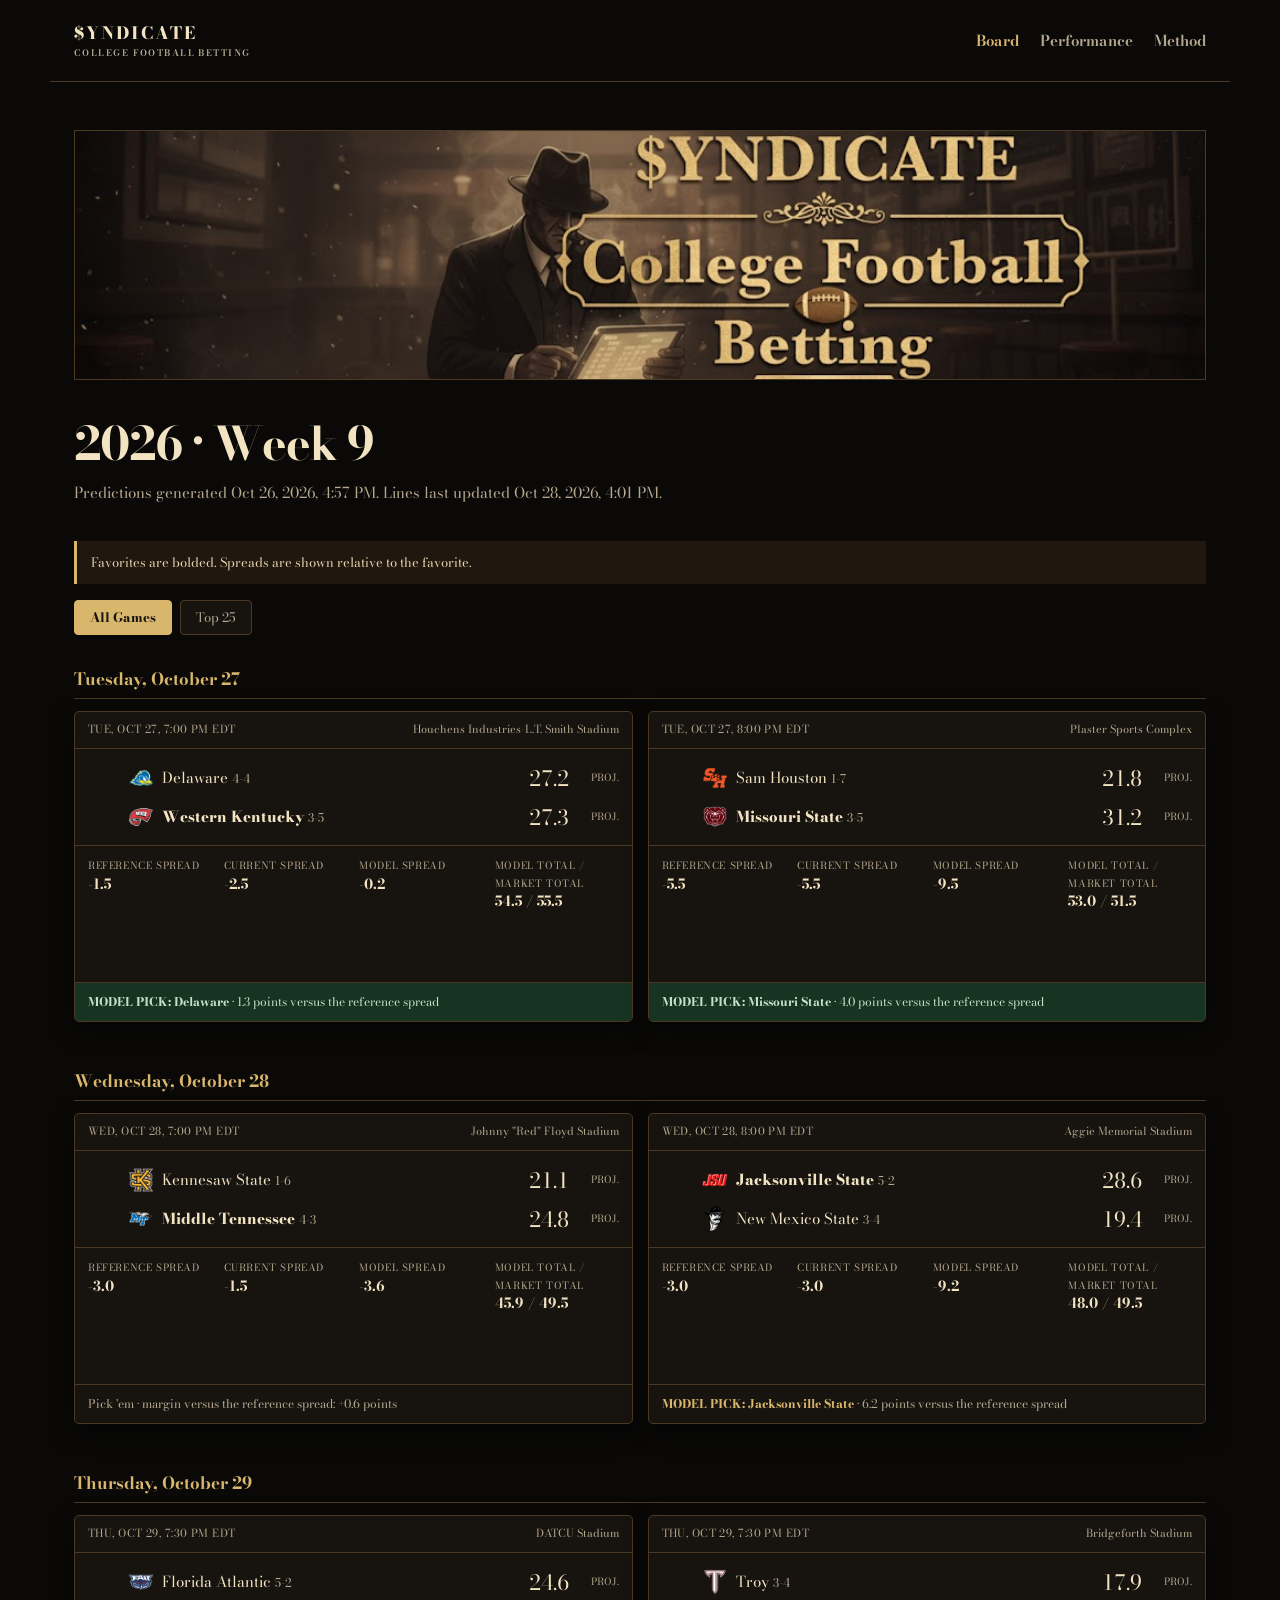
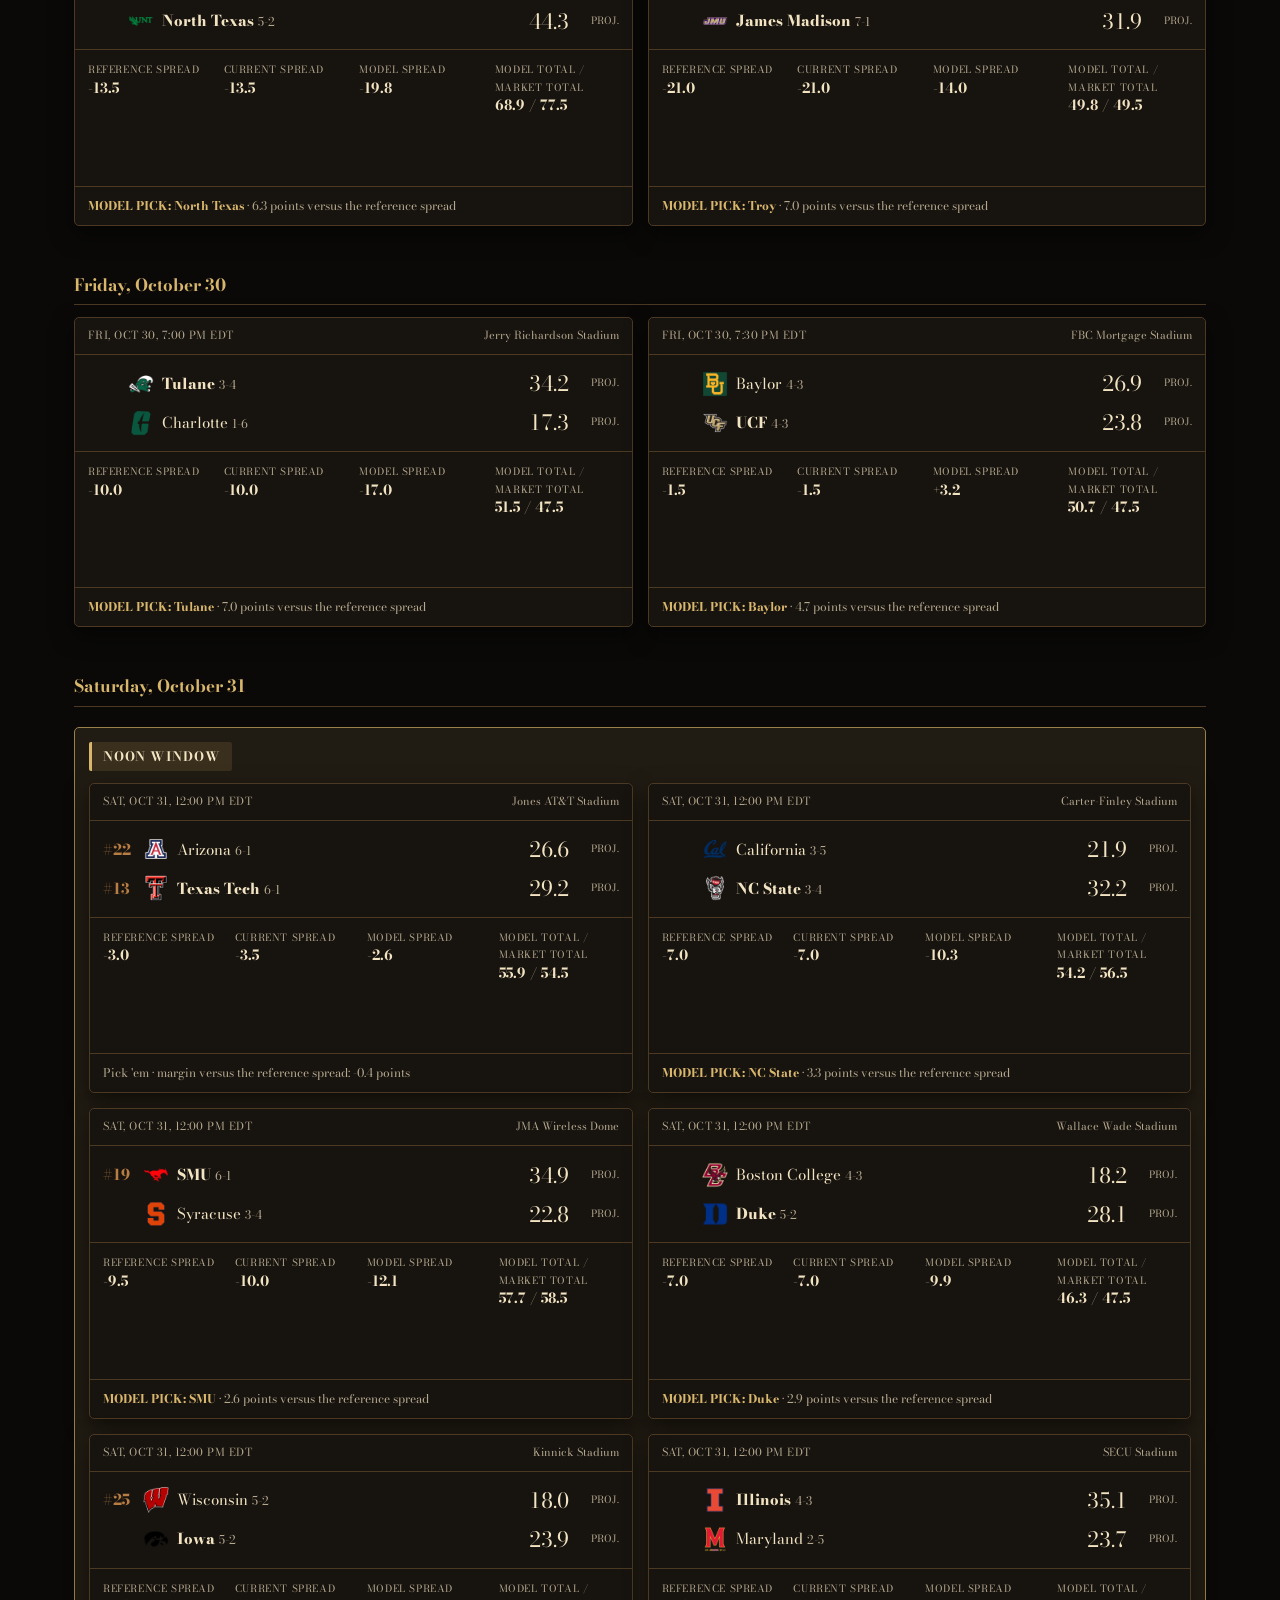
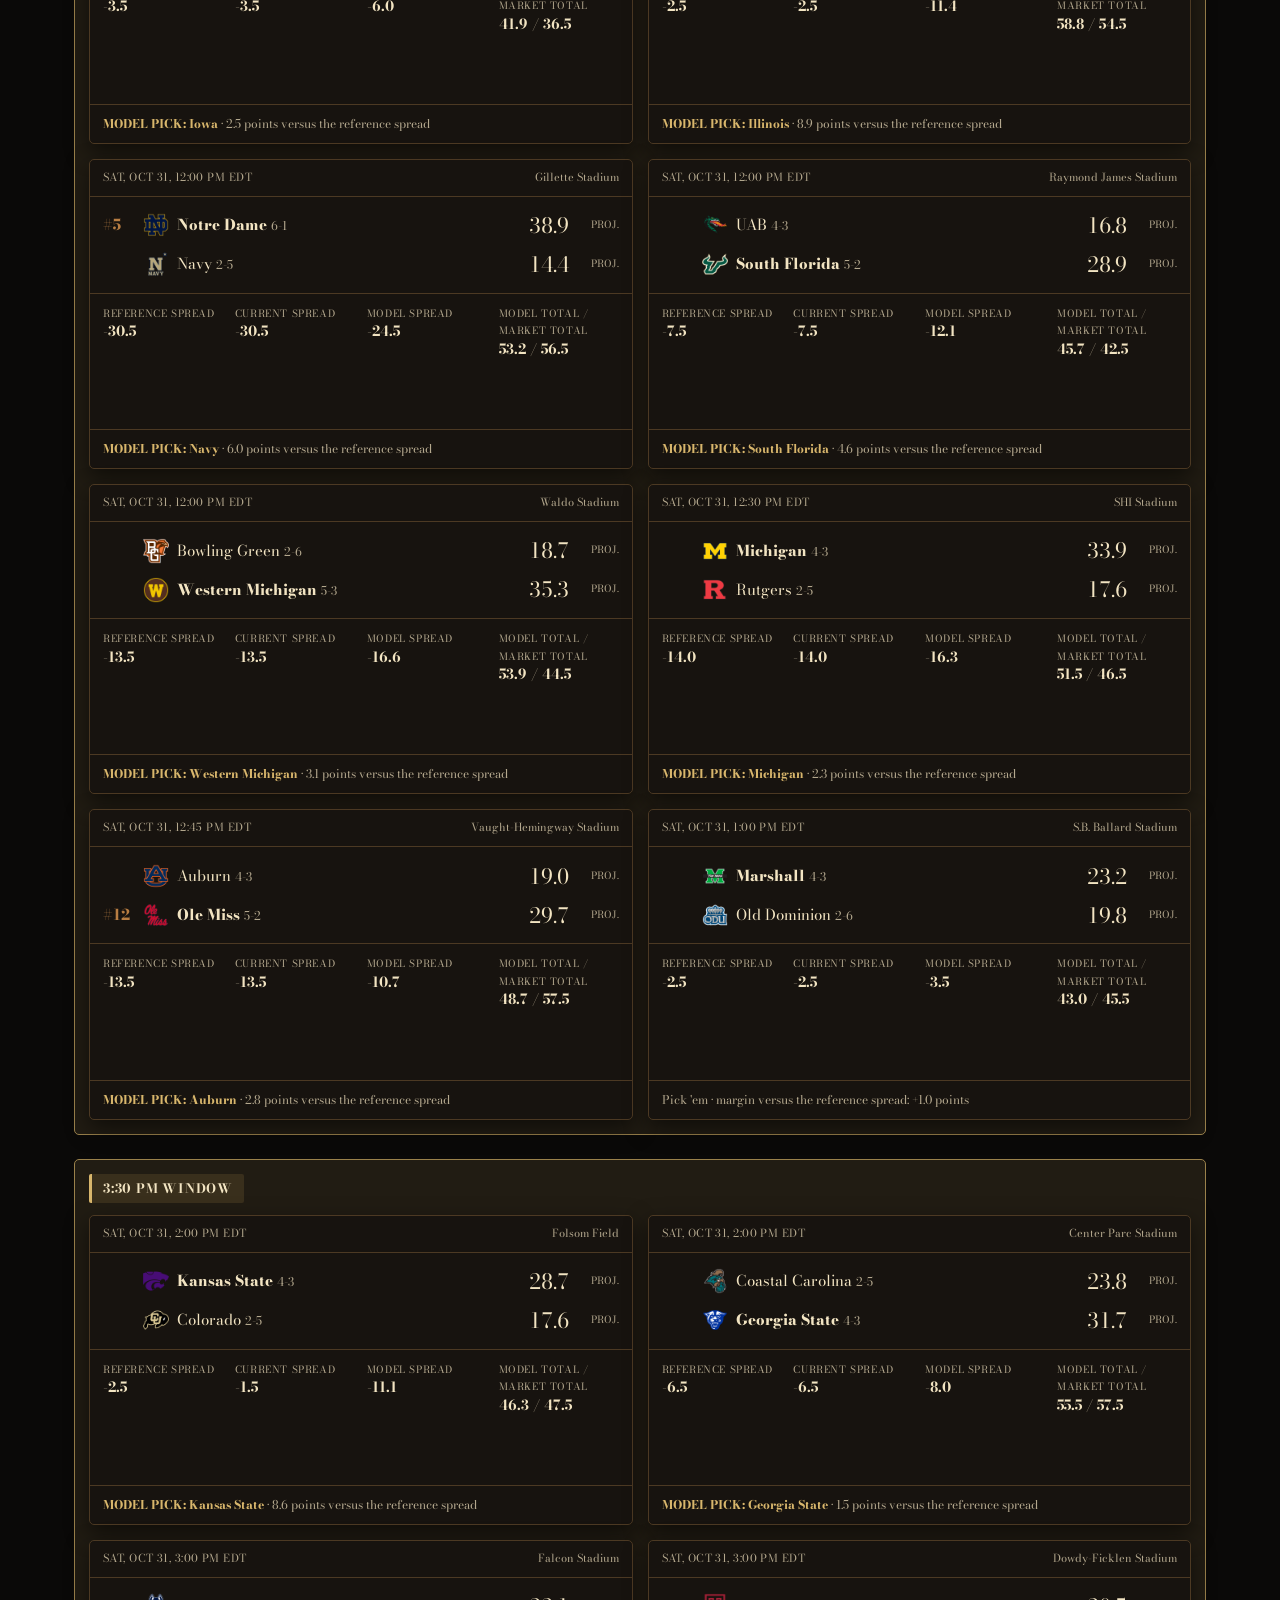
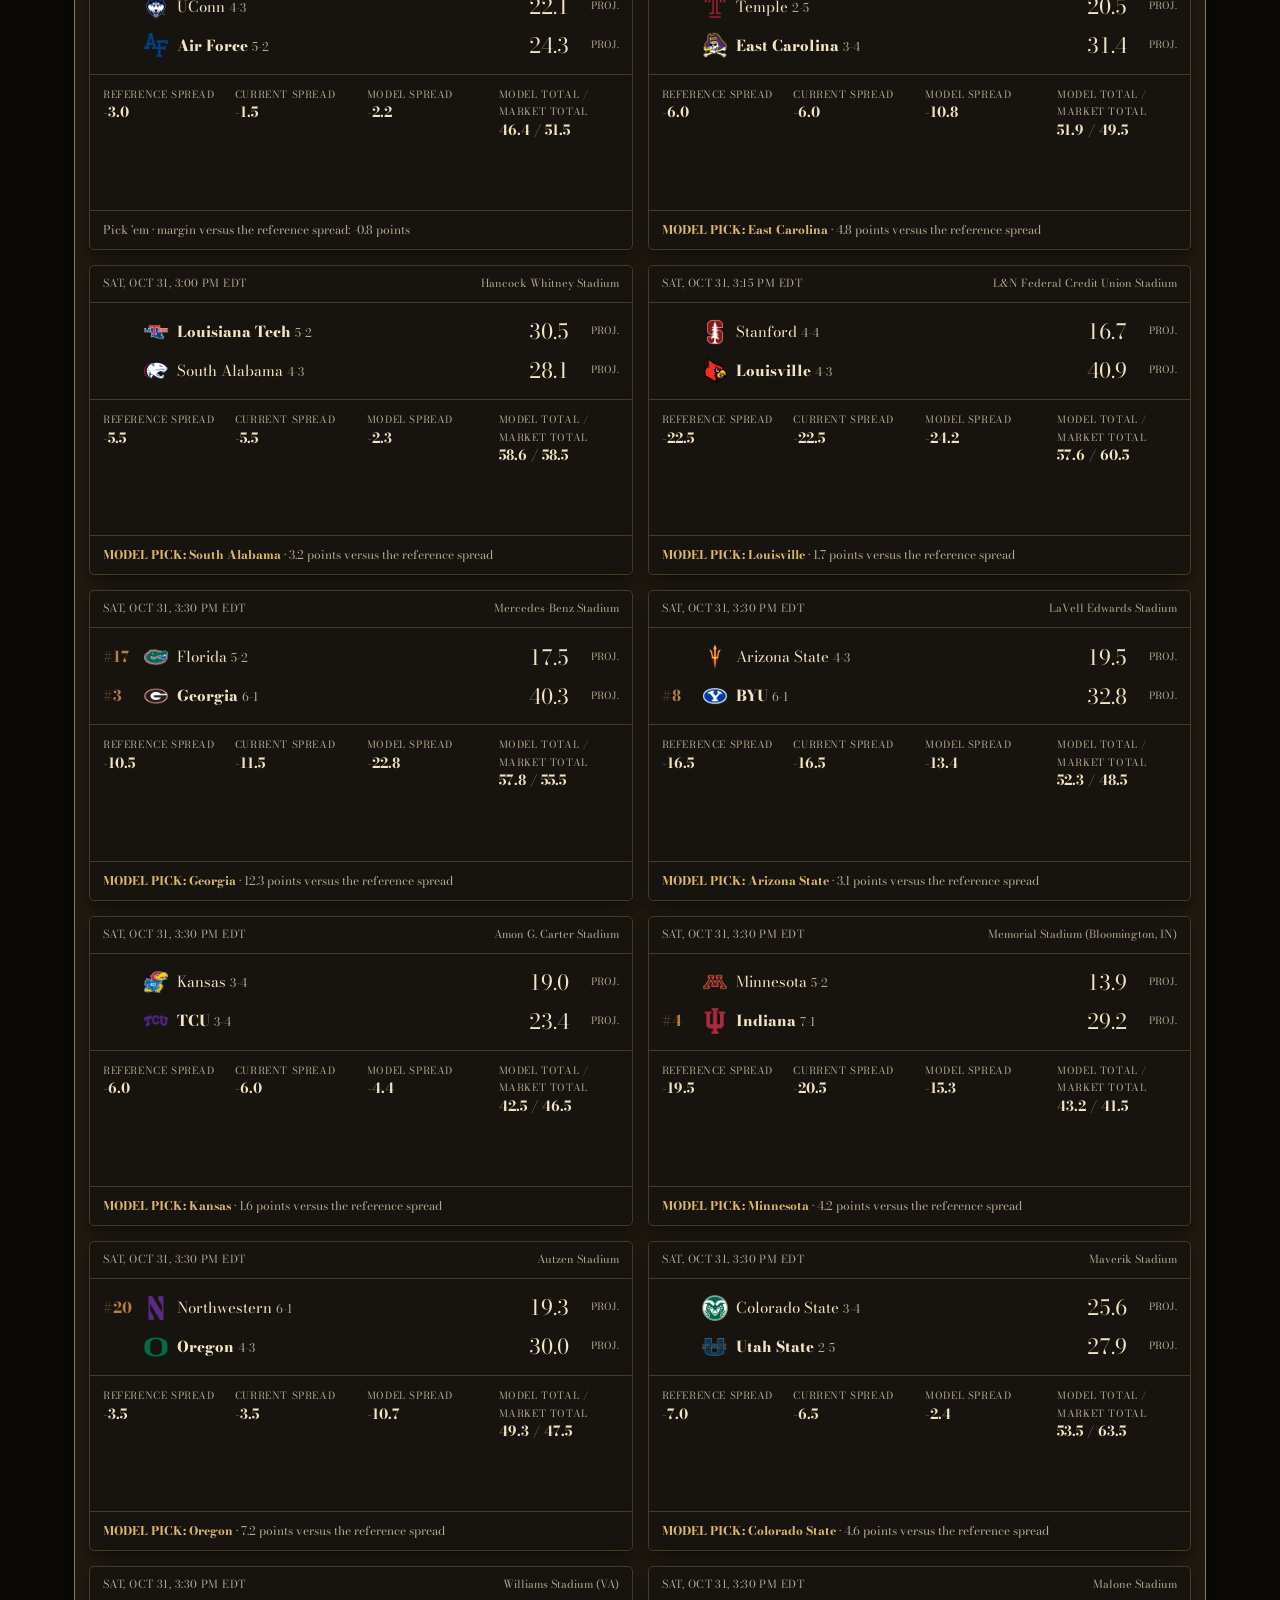
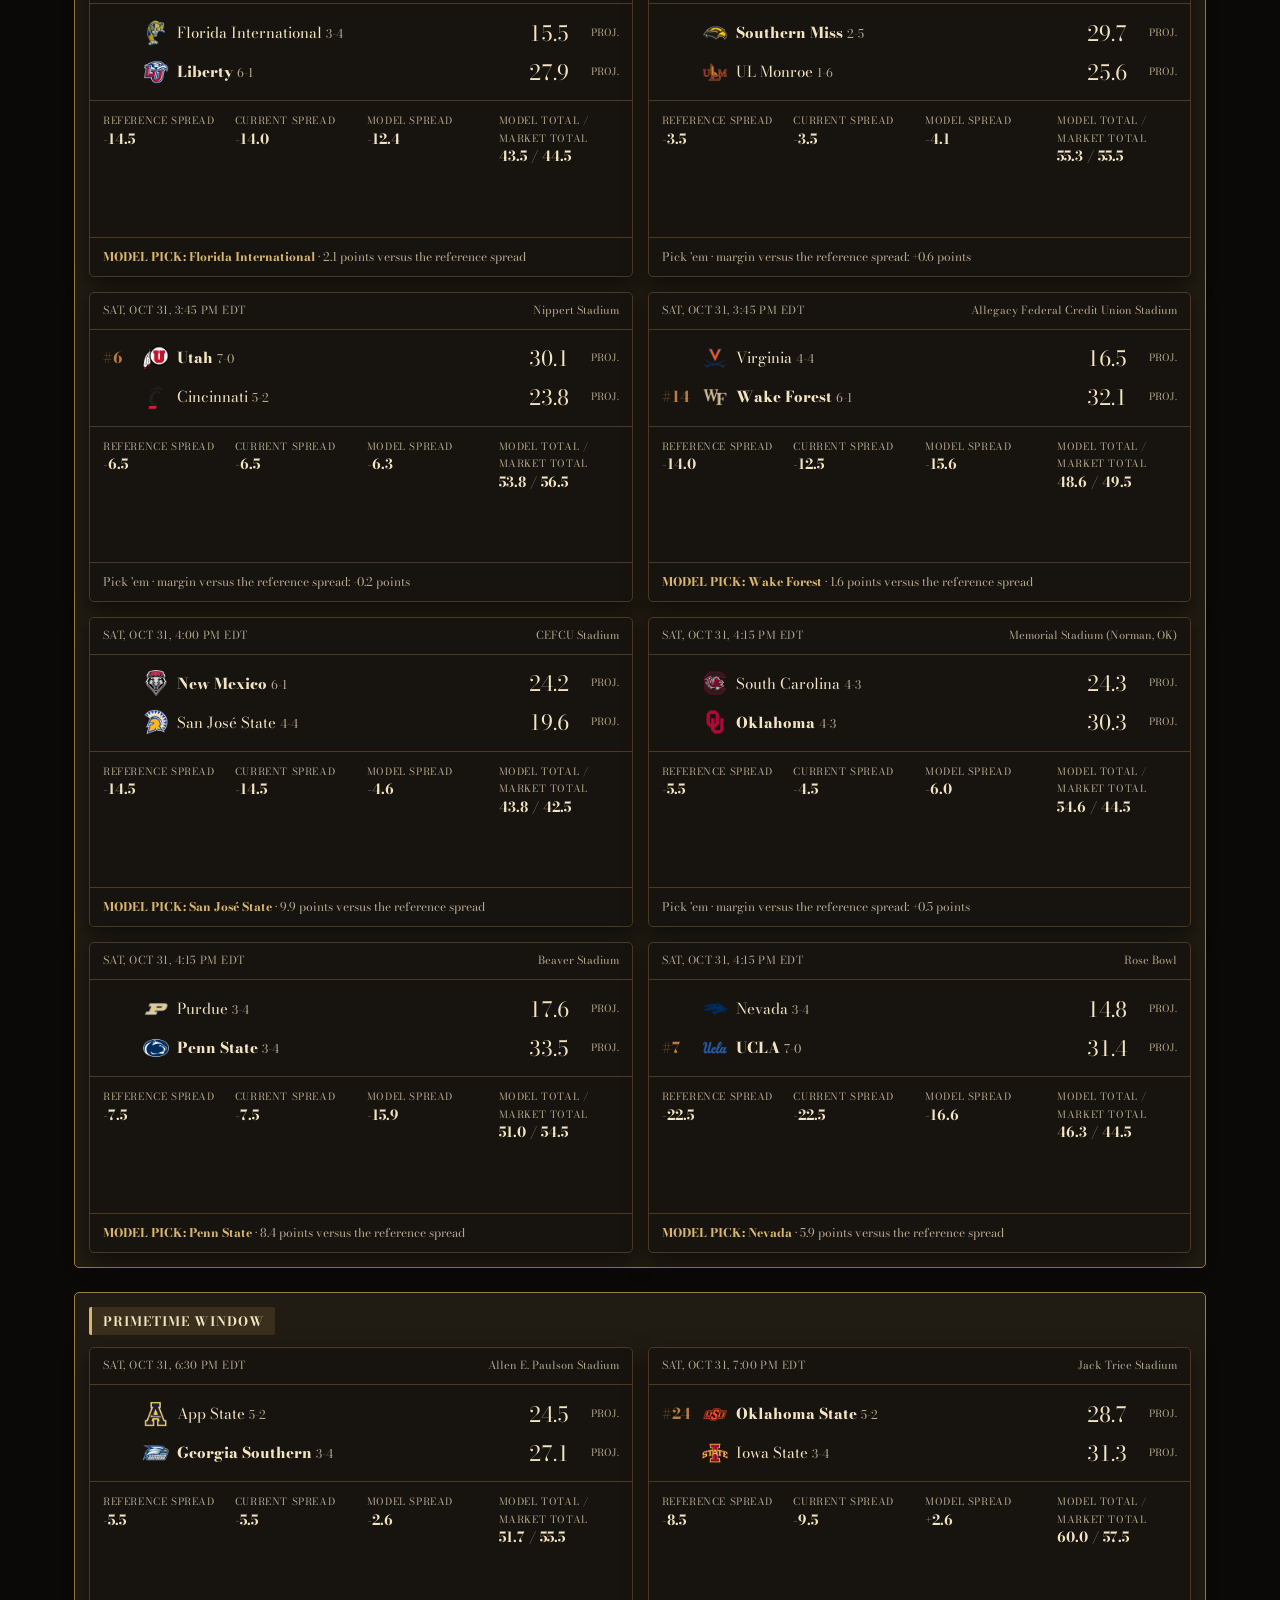
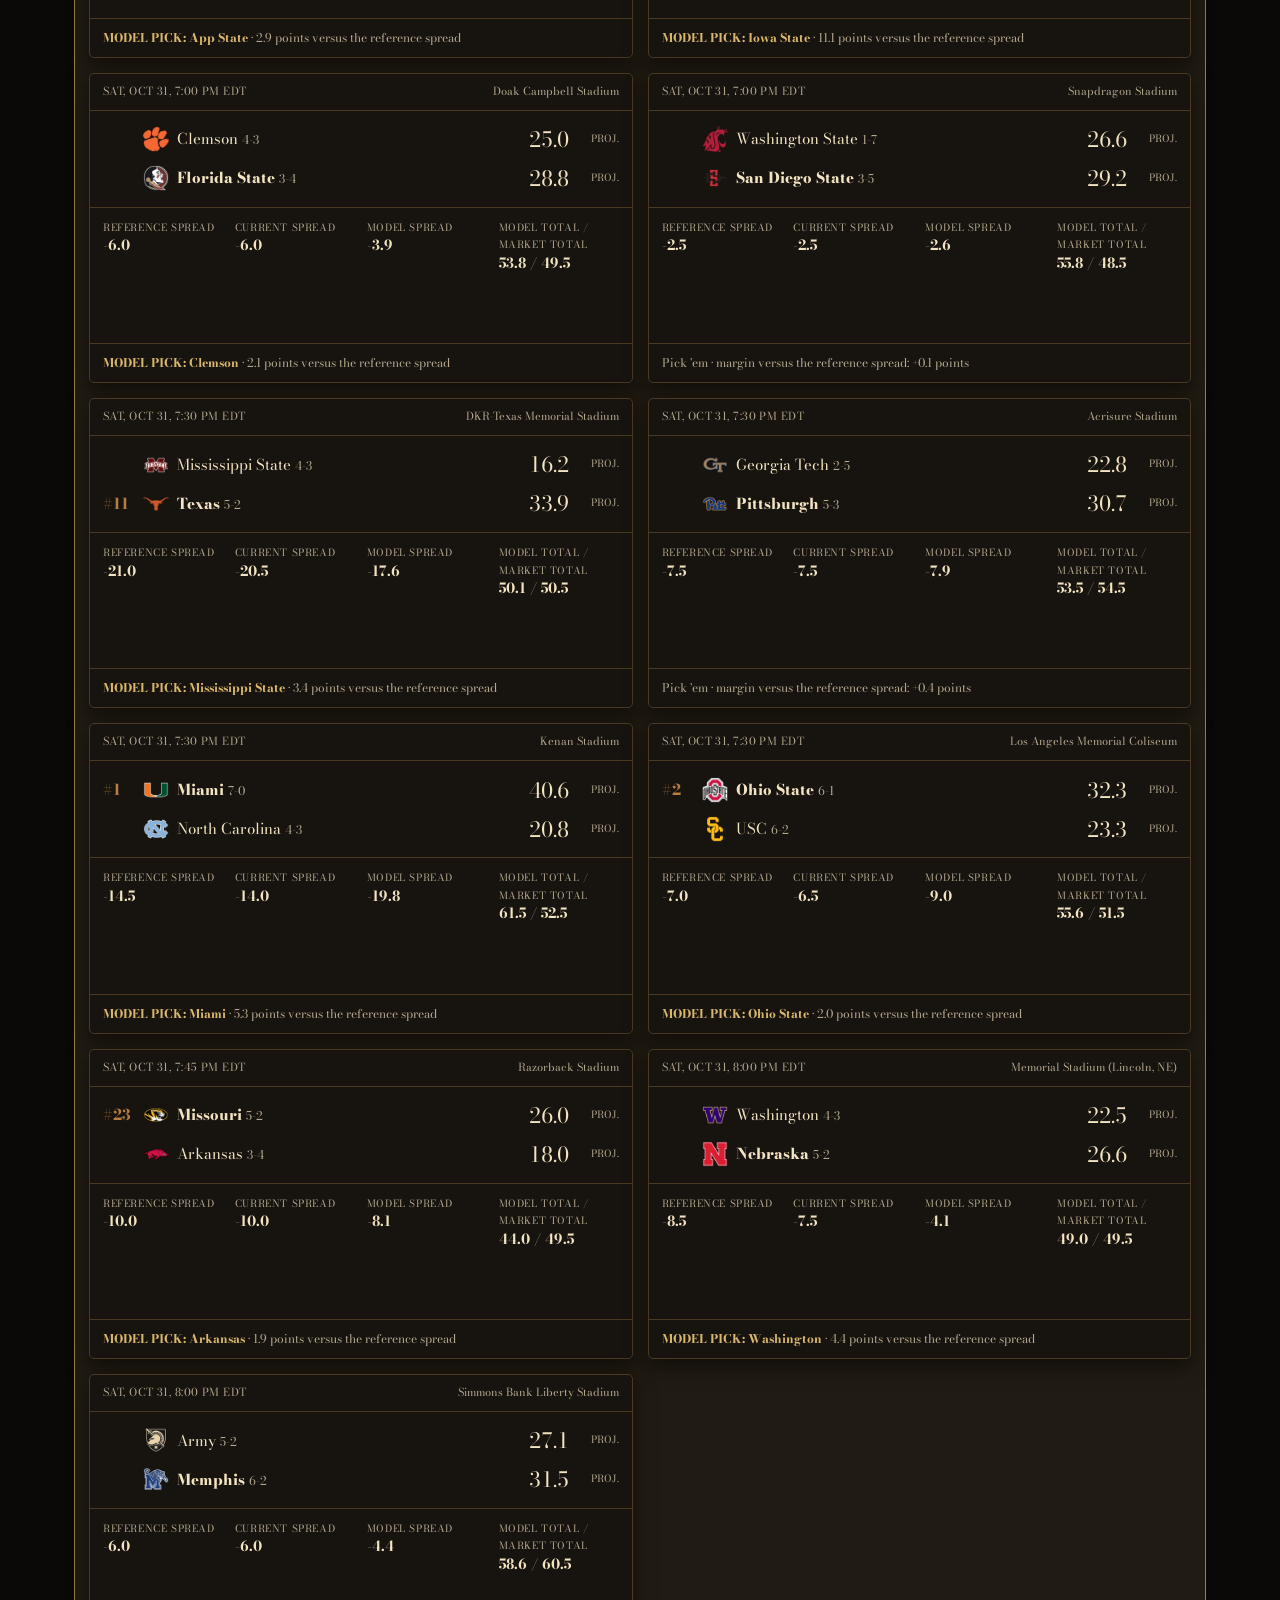
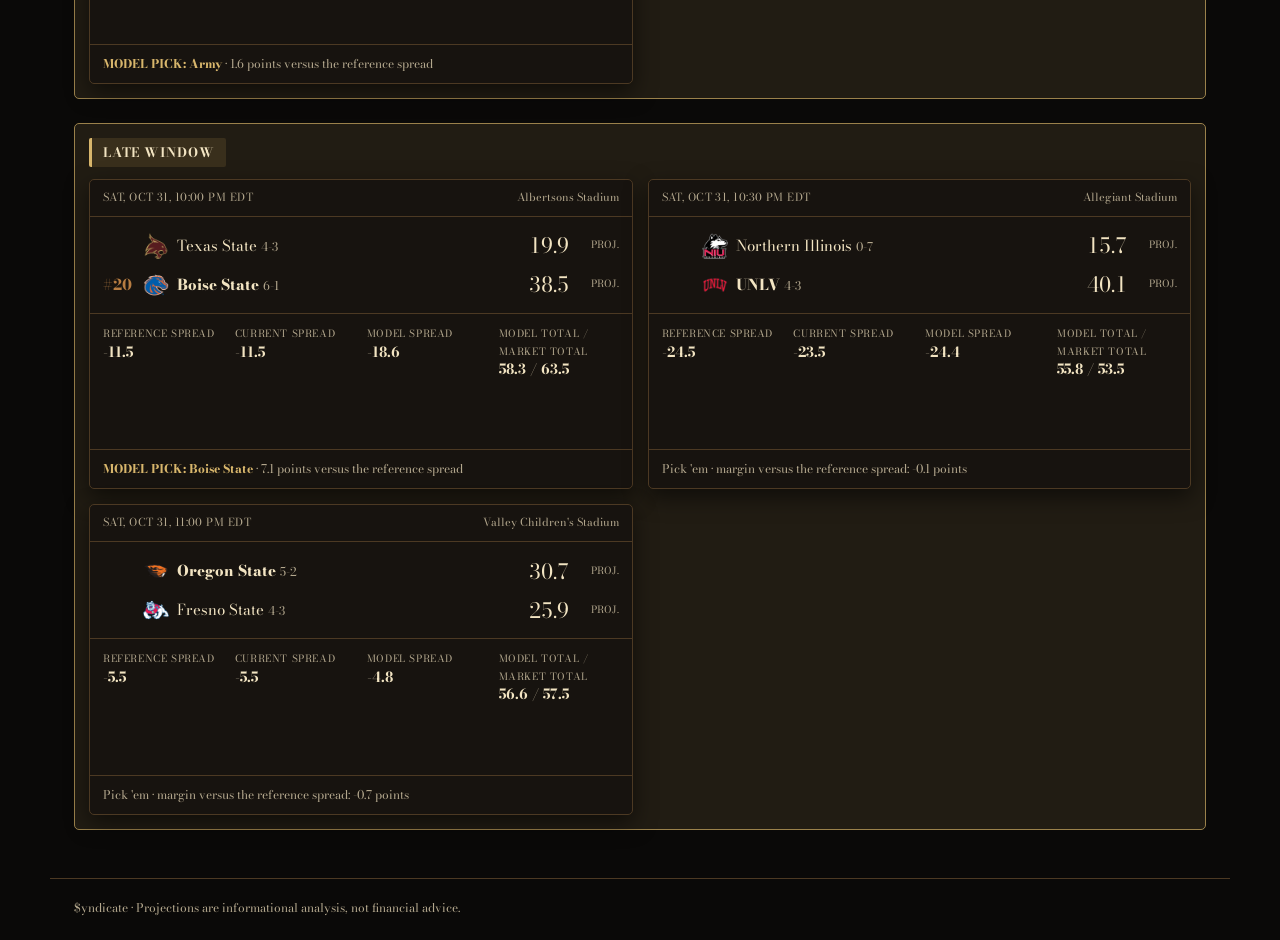
==== public/index.html @ 3f13e7d0 "feat: add board filters and straight-up performance Co-authored-by: Copilot <223556219+Copilot@users" ====
<!doctype html>
<html lang="en">
<head>
  <meta charset="utf-8">
  <meta name="viewport" content="width=device-width,initial-scale=1">
  <meta name="description" content="$yndicate college football projections and betting lines.">
  <title>$yndicate | College Football Betting</title>
  <link rel="preconnect" href="https://fonts.googleapis.com">
  <link rel="preconnect" href="https://fonts.gstatic.com" crossorigin>
  <link href="https://fonts.googleapis.com/css2?family=Bodoni+Moda:wght@400;700&display=swap" rel="stylesheet">
  <link rel="stylesheet" href="assets/site.css?v=final-board-controls">
</head>
<body>
  <header class="shell masthead">
    <a class="brand" href="#board"><span>$YNDICATE<small>COLLEGE FOOTBALL BETTING</small></span></a>
    <nav aria-label="Primary">
      <a href="#board" data-view="board">Board</a>
      <a href="#performance" data-view="performance">Performance</a>
      <a href="#method" data-view="method">Method</a>
    </nav>
  </header>

  <main class="shell">
    <section id="board" class="view">
      <img class="brand-banner" src="assets/syndicate-banner.jpeg" alt="$yndicate College Football Betting">
      <div class="page-heading">
        <div><h1 id="board-title">Game board</h1><p id="generated-at">Loading projections…</p></div>
      </div>
      <div class="notice">Favorites are bolded. Spreads are shown relative to the favorite.</div>
      <div class="board-filters" role="group" aria-label="Filter games">
        <button type="button" class="board-filter active" data-filter="all" aria-pressed="true">All Games</button>
        <button type="button" class="board-filter" data-filter="top25" aria-pressed="false">Top 25</button>
      </div>
      <div id="game-board" class="game-board" aria-live="polite"></div>
    </section>

    <section id="performance" class="view hidden">
      <div class="eyebrow">WEEKLY PERFORMANCE</div>
      <h1>Performance</h1>
      <p class="performance-intro">Weekly results for model picks, starting in Week 9.</p>
      <div id="performance-content" aria-live="polite"></div>
    </section>

    <section id="method" class="view hidden">
      <div class="eyebrow">TRANSPARENCY</div>
      <h1>Methodology</h1>
      <div class="method-grid">
        <article><h2>Score-first</h2><p>The system predicts each team’s final score. Projected spread and total are calculated from these scores.</p></article>
        <article><h2>Pre-kickoff only</h2><p>Inputs use earlier game results, point-in-time opponent-adjusted ratings, preseason Elo, talent, recruiting, rest, week, neutral-site status, and other metrics to predict scores.</p></article>
        <article><h2>Market firewall</h2><p>Betting lines are retrieved after predictions are created and displayed for comparison only. They never enter model fitting or score prediction, allowing our predictions to cut through the betting hype.</p></article>
        <article><h2>Walk-forward evaluation</h2><p>Each season is predicted by a model trained only on preceding seasons.</p></article>
      </div>
    </section>
  </main>

  <footer class="shell">$yndicate · Projections are informational analysis, not financial advice.</footer>
  <template id="game-template">
    <article class="game-card">
      <header class="game-meta"><span class="kickoff"></span><span class="venue"></span></header>
      <div class="teams"></div>
      <div class="market-row"></div>
      <footer class="card-foot"></footer>
    </article>
  </template>
  <script src="assets/app.js?v=final-board-controls"></script>
</body>
</html>
---- public/assets/site.css ----
:root {
  --ink:#f2e4c2; --muted:#b4a88e; --paper:#0a0908; --panel:#17130f;
  --edge:#4c3923; --teal:#d8b66c; --amber:#b77d42; --red:#ec6a5e;
}
* { box-sizing:border-box; }
body { margin:0; background:var(--paper); color:var(--ink); font:15px/1.45 "Bodoni Moda", Georgia, serif; }
.shell { max-width:1180px; margin:auto; padding-left:24px; padding-right:24px; }
.masthead { min-height:82px; display:flex; align-items:center; justify-content:space-between; border-bottom:1px solid var(--edge); }
.brand { display:flex; align-items:center; gap:12px; color:var(--ink); font-size:17px; letter-spacing:.12em; font-weight:800; text-decoration:none; }
.brand-logo { width:58px; height:58px; object-fit:contain; }
.brand small { display:block; color:var(--muted); margin-top:2px; font-size:9px; letter-spacing:.16em; font-weight:650; }
nav { display:flex; gap:21px; } nav a { color:var(--muted); text-decoration:none; font-weight:650; } nav a:hover, nav a.active { color:var(--teal); }
main { padding-top:48px; min-height:calc(100vh - 130px); } .eyebrow { color:var(--teal); font-size:11px; letter-spacing:.16em; font-weight:800; }
.brand-banner { display:block; width:100%; max-height:250px; object-fit:cover; margin:0 0 30px; border:1px solid var(--edge); }
h1 { font-size:clamp(30px,4vw,46px); letter-spacing:-.035em; line-height:1.05; margin:9px 0; } h2 { margin-top:0; font-size:20px; } p { color:var(--muted); }
.page-heading { display:flex; align-items:end; justify-content:space-between; gap:20px; margin-bottom:22px; }
.legend { color:var(--muted); font-size:12px; white-space:nowrap; }.dot { display:inline-block; width:8px; height:8px; border-radius:50%; margin:0 5px 1px 12px; }.dot:first-child{margin-left:0}.teal{background:var(--teal)}.amber{background:var(--amber)}
.notice { background:#20180f; border-left:3px solid var(--teal); color:#e3d1ac; padding:12px 14px; font-size:13px; margin:18px 0 28px; }
.board-filters { display:flex; gap:8px; margin:-12px 0 24px; }.board-filter { padding:7px 15px; color:var(--muted); background:#17130f; border:1px solid var(--edge); border-radius:4px; font:inherit; font-size:13px; cursor:pointer; }.board-filter:hover { border-color:var(--teal); color:var(--ink); }.board-filter.active { color:#17130f; background:var(--teal); border-color:var(--teal); font-weight:750; }.top25-empty { grid-column:1/-1; color:var(--muted); }
.game-board { display:grid; grid-template-columns:repeat(2,minmax(0,1fr)); gap:15px; }
.game-day { grid-column:1/-1; margin-bottom:24px; }.game-day-heading { margin:8px 0 12px; padding-bottom:7px; color:var(--teal); border-bottom:1px solid var(--edge); font-size:17px; }.game-window { margin:20px 0 24px; padding:14px; background:#211c13; border:1px solid #9a814b; border-radius:5px; }.game-window-heading { display:table; margin:0 0 12px; padding:5px 11px; color:var(--ink); background:#392f1c; border-left:3px solid var(--teal); border-radius:2px; font-size:13px; letter-spacing:.06em; text-transform:uppercase; }.game-day-games { display:grid; grid-template-columns:repeat(2,minmax(0,1fr)); gap:15px; }
.game-card { background:var(--panel); border:1px solid var(--edge); border-radius:5px; overflow:hidden; box-shadow:0 8px 22px #0008; }
.game-meta { min-height:37px; padding:10px 13px; display:flex; gap:11px; color:var(--muted); font-size:11px; border-bottom:1px solid var(--edge); text-transform:uppercase; letter-spacing:.04em; }
.game-meta .venue { margin-left:auto; text-align:right; text-transform:none; letter-spacing:0; }
.teams { padding:9px 13px; }.team { display:grid; grid-template-columns:32px 1fr 50px 42px; gap:8px; align-items:center; min-height:39px; }.rank { color:var(--amber); font-weight:750; }.team-info { display:flex; align-items:center; gap:8px; min-width:0; }.team-copy { min-width:0; }.team-logo { flex:none; width:26px; height:26px; object-fit:contain; }.record { color:var(--muted); font-size:12px; }.name { font-weight:400; }.team.favorite .name { font-weight:800; }.score { font-size:21px; text-align:right; font-variant-numeric:tabular-nums; }.score-label { color:var(--muted); font-size:10px; text-align:right; }
.market-row { border-top:1px solid var(--edge); display:grid; grid-template-columns:repeat(4,minmax(0,1fr)); padding:10px 13px; gap:12px; font-size:12px; }.market-row strong{display:block;color:var(--ink);font-size:14px}.market-row span{color:var(--muted);font-size:10px;text-transform:uppercase;letter-spacing:.06em}
.card-foot { padding:10px 13px; color:var(--muted); border-top:1px solid var(--edge); font-size:12px; min-height:39px; }.pick { color:var(--teal); font-weight:750; }.unavailable{color:var(--muted)}
.card-foot.outcome-win { background:#173322; color:#bfe2c9; }.card-foot.outcome-win .pick { color:#bfe2c9; }.card-foot.outcome-loss { background:#3a201e; color:#f0b9b3; }.card-foot.outcome-loss .pick { color:#f0b9b3; }
.performance-intro { margin-bottom:24px; }.performance-week { background:var(--panel); border:1px solid var(--edge); border-radius:5px; padding:20px; }.current-week { margin-bottom:18px; border-color:var(--teal); box-shadow:0 8px 22px #0005; }.past-weeks { display:grid; grid-template-columns:repeat(auto-fill,minmax(250px,1fr)); gap:12px; }.past-week { opacity:.62; }.performance-week-heading { display:flex; align-items:center; justify-content:space-between; gap:12px; }.performance-week-heading h2 { margin:0; }.current-label { color:var(--teal); font-size:10px; font-weight:800; letter-spacing:.1em; }.performance-metrics { display:grid; grid-template-columns:repeat(2,minmax(0,1fr)); gap:18px; margin-top:16px; }.performance-metric { display:grid; gap:3px; }.performance-metric span,.performance-metric small { color:var(--muted); font-size:11px; }.performance-metric strong { font-size:22px; }.performance-empty { background:var(--panel); border:1px solid var(--edge); padding:18px; }.performance-empty-message { margin-bottom:0; }
.method-grid { display:grid; grid-template-columns:repeat(2,minmax(0,1fr)); gap:16px; margin-top:27px; }.method-grid article, figure { background:var(--panel); border:1px solid var(--edge); padding:20px; margin:0; }.method-grid p { margin-bottom:0; }
.hidden { display:none; }.subhead{max-width:760px}.chart-grid {display:grid;grid-template-columns:repeat(2,minmax(0,1fr));gap:18px;margin:28px 0}.chart-grid figure{padding:12px}.chart-grid figure.wide{grid-column:1/-1}.chart-grid img{display:block;width:100%;height:auto;background:white}.chart-grid figcaption{padding:8px 3px 0;color:var(--muted);font-size:12px}.metric-strip{background:var(--panel);border:1px solid var(--edge);padding:15px;color:var(--muted)}.download-links a{color:var(--teal)}footer{border-top:1px solid var(--edge);color:var(--muted);font-size:12px;padding-top:20px;padding-bottom:24px;margin-top:60px}
@media(max-width:850px){.market-row{grid-template-columns:repeat(2,minmax(0,1fr))}}
@media(max-width:700px){.masthead{align-items:center;padding-top:12px;padding-bottom:12px;gap:12px}.brand{font-size:14px;gap:8px}.brand-logo{width:48px;height:48px}.brand small{font-size:8px}.brand-banner{max-height:150px;margin-bottom:22px}.game-board,.game-day-games,.method-grid,.chart-grid{grid-template-columns:1fr}.chart-grid figure.wide{grid-column:auto}.page-heading{align-items:flex-start;flex-direction:column}.game-meta{flex-wrap:wrap}.game-meta .venue{margin-left:0;text-align:left;width:100%}.market-row{gap:6px;padding-left:10px;padding-right:10px}.shell{padding-left:16px;padding-right:16px}}
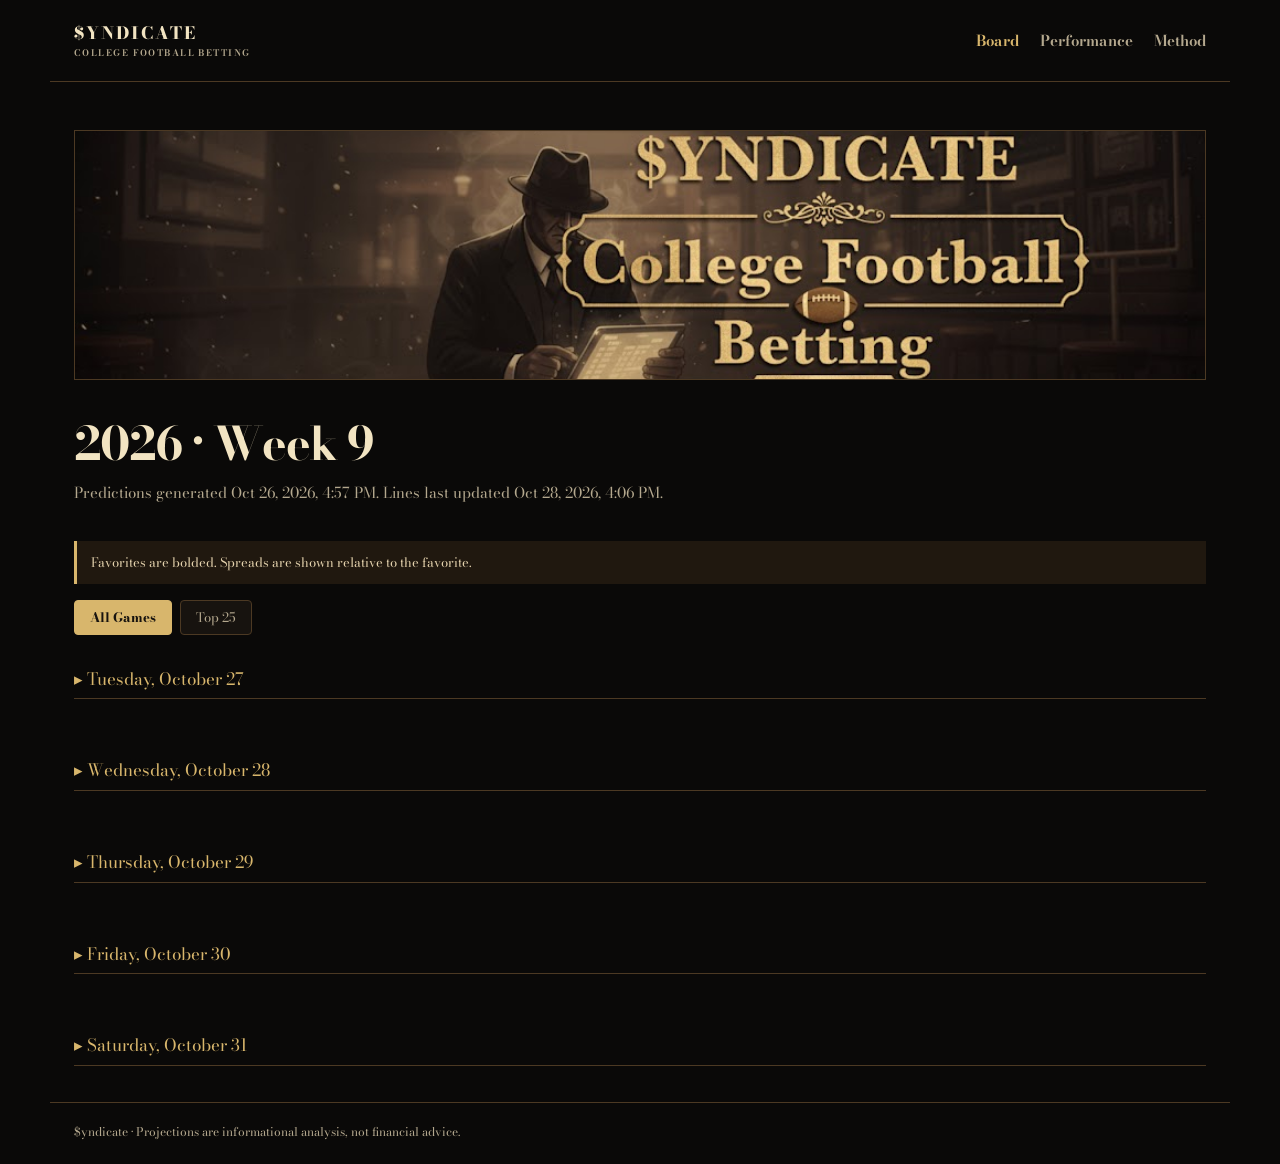
==== commit 63030413: "feat: collapsible game days/windows and grey footer for graded pick 'em cards Co-authored-by: Copilo" ====
--- a/public/index.html
+++ b/public/index.html
@@ -8,7 +8,7 @@
   <link rel="preconnect" href="https://fonts.googleapis.com">
   <link rel="preconnect" href="https://fonts.gstatic.com" crossorigin>
   <link href="https://fonts.googleapis.com/css2?family=Bodoni+Moda:wght@400;700&display=swap" rel="stylesheet">
-  <link rel="stylesheet" href="assets/site.css?v=final-board-controls">
+  <link rel="stylesheet" href="assets/site.css?v=collapsible-days2">
 </head>
 <body>
   <header class="shell masthead">
@@ -62,6 +62,6 @@
       <footer class="card-foot"></footer>
     </article>
   </template>
-  <script src="assets/app.js?v=final-board-controls"></script>
+  <script src="assets/app.js?v=collapsible-days2"></script>
 </body>
 </html>
--- a/public/assets/site.css
+++ b/public/assets/site.css
@@ -18,14 +18,14 @@
 .notice { background:#20180f; border-left:3px solid var(--teal); color:#e3d1ac; padding:12px 14px; font-size:13px; margin:18px 0 28px; }
 .board-filters { display:flex; gap:8px; margin:-12px 0 24px; }.board-filter { padding:7px 15px; color:var(--muted); background:#17130f; border:1px solid var(--edge); border-radius:4px; font:inherit; font-size:13px; cursor:pointer; }.board-filter:hover { border-color:var(--teal); color:var(--ink); }.board-filter.active { color:#17130f; background:var(--teal); border-color:var(--teal); font-weight:750; }.top25-empty { grid-column:1/-1; color:var(--muted); }
 .game-board { display:grid; grid-template-columns:repeat(2,minmax(0,1fr)); gap:15px; }
-.game-day { grid-column:1/-1; margin-bottom:24px; }.game-day-heading { margin:8px 0 12px; padding-bottom:7px; color:var(--teal); border-bottom:1px solid var(--edge); font-size:17px; }.game-window { margin:20px 0 24px; padding:14px; background:#211c13; border:1px solid #9a814b; border-radius:5px; }.game-window-heading { display:table; margin:0 0 12px; padding:5px 11px; color:var(--ink); background:#392f1c; border-left:3px solid var(--teal); border-radius:2px; font-size:13px; letter-spacing:.06em; text-transform:uppercase; }.game-day-games { display:grid; grid-template-columns:repeat(2,minmax(0,1fr)); gap:15px; }
+.game-day { grid-column:1/-1; margin-bottom:24px; }.game-day-heading { margin:8px 0 12px; padding-bottom:7px; color:var(--teal); border-bottom:1px solid var(--edge); font-size:17px; }.game-window { margin:20px 0 24px; padding:14px; background:#211c13; border:1px solid #9a814b; border-radius:5px; }.game-window-heading { display:table; margin:0 0 12px; padding:5px 11px; color:var(--ink); background:#392f1c; border-left:3px solid var(--teal); border-radius:2px; font-size:13px; letter-spacing:.06em; text-transform:uppercase; }summary.game-day-heading,summary.game-window-heading { cursor:pointer; }summary.game-day-heading { display:block; }.game-day-heading::before,.game-window-heading::before { content:"▾ "; }details:not([open])>.game-day-heading::before,details:not([open])>.game-window-heading::before { content:"▸ "; }summary::-webkit-details-marker { display:none; }summary { list-style:none; }.game-day-games { display:grid; grid-template-columns:repeat(2,minmax(0,1fr)); gap:15px; }
 .game-card { background:var(--panel); border:1px solid var(--edge); border-radius:5px; overflow:hidden; box-shadow:0 8px 22px #0008; }
 .game-meta { min-height:37px; padding:10px 13px; display:flex; gap:11px; color:var(--muted); font-size:11px; border-bottom:1px solid var(--edge); text-transform:uppercase; letter-spacing:.04em; }
 .game-meta .venue { margin-left:auto; text-align:right; text-transform:none; letter-spacing:0; }
 .teams { padding:9px 13px; }.team { display:grid; grid-template-columns:32px 1fr 50px 42px; gap:8px; align-items:center; min-height:39px; }.rank { color:var(--amber); font-weight:750; }.team-info { display:flex; align-items:center; gap:8px; min-width:0; }.team-copy { min-width:0; }.team-logo { flex:none; width:26px; height:26px; object-fit:contain; }.record { color:var(--muted); font-size:12px; }.name { font-weight:400; }.team.favorite .name { font-weight:800; }.score { font-size:21px; text-align:right; font-variant-numeric:tabular-nums; }.score-label { color:var(--muted); font-size:10px; text-align:right; }
 .market-row { border-top:1px solid var(--edge); display:grid; grid-template-columns:repeat(4,minmax(0,1fr)); padding:10px 13px; gap:12px; font-size:12px; }.market-row strong{display:block;color:var(--ink);font-size:14px}.market-row span{color:var(--muted);font-size:10px;text-transform:uppercase;letter-spacing:.06em}
 .card-foot { padding:10px 13px; color:var(--muted); border-top:1px solid var(--edge); font-size:12px; min-height:39px; }.pick { color:var(--teal); font-weight:750; }.unavailable{color:var(--muted)}
-.card-foot.outcome-win { background:#173322; color:#bfe2c9; }.card-foot.outcome-win .pick { color:#bfe2c9; }.card-foot.outcome-loss { background:#3a201e; color:#f0b9b3; }.card-foot.outcome-loss .pick { color:#f0b9b3; }
+.card-foot.outcome-none { background:#2b2b2b; color:#b5b5b5; }.card-foot.outcome-win { background:#173322; color:#bfe2c9; }.card-foot.outcome-win .pick { color:#bfe2c9; }.card-foot.outcome-loss { background:#3a201e; color:#f0b9b3; }.card-foot.outcome-loss .pick { color:#f0b9b3; }
 .performance-intro { margin-bottom:24px; }.performance-week { background:var(--panel); border:1px solid var(--edge); border-radius:5px; padding:20px; }.current-week { margin-bottom:18px; border-color:var(--teal); box-shadow:0 8px 22px #0005; }.past-weeks { display:grid; grid-template-columns:repeat(auto-fill,minmax(250px,1fr)); gap:12px; }.past-week { opacity:.62; }.performance-week-heading { display:flex; align-items:center; justify-content:space-between; gap:12px; }.performance-week-heading h2 { margin:0; }.current-label { color:var(--teal); font-size:10px; font-weight:800; letter-spacing:.1em; }.performance-metrics { display:grid; grid-template-columns:repeat(2,minmax(0,1fr)); gap:18px; margin-top:16px; }.performance-metric { display:grid; gap:3px; }.performance-metric span,.performance-metric small { color:var(--muted); font-size:11px; }.performance-metric strong { font-size:22px; }.performance-empty { background:var(--panel); border:1px solid var(--edge); padding:18px; }.performance-empty-message { margin-bottom:0; }
 .method-grid { display:grid; grid-template-columns:repeat(2,minmax(0,1fr)); gap:16px; margin-top:27px; }.method-grid article, figure { background:var(--panel); border:1px solid var(--edge); padding:20px; margin:0; }.method-grid p { margin-bottom:0; }
 .hidden { display:none; }.subhead{max-width:760px}.chart-grid {display:grid;grid-template-columns:repeat(2,minmax(0,1fr));gap:18px;margin:28px 0}.chart-grid figure{padding:12px}.chart-grid figure.wide{grid-column:1/-1}.chart-grid img{display:block;width:100%;height:auto;background:white}.chart-grid figcaption{padding:8px 3px 0;color:var(--muted);font-size:12px}.metric-strip{background:var(--panel);border:1px solid var(--edge);padding:15px;color:var(--muted)}.download-links a{color:var(--teal)}footer{border-top:1px solid var(--edge);color:var(--muted);font-size:12px;padding-top:20px;padding-bottom:24px;margin-top:60px}
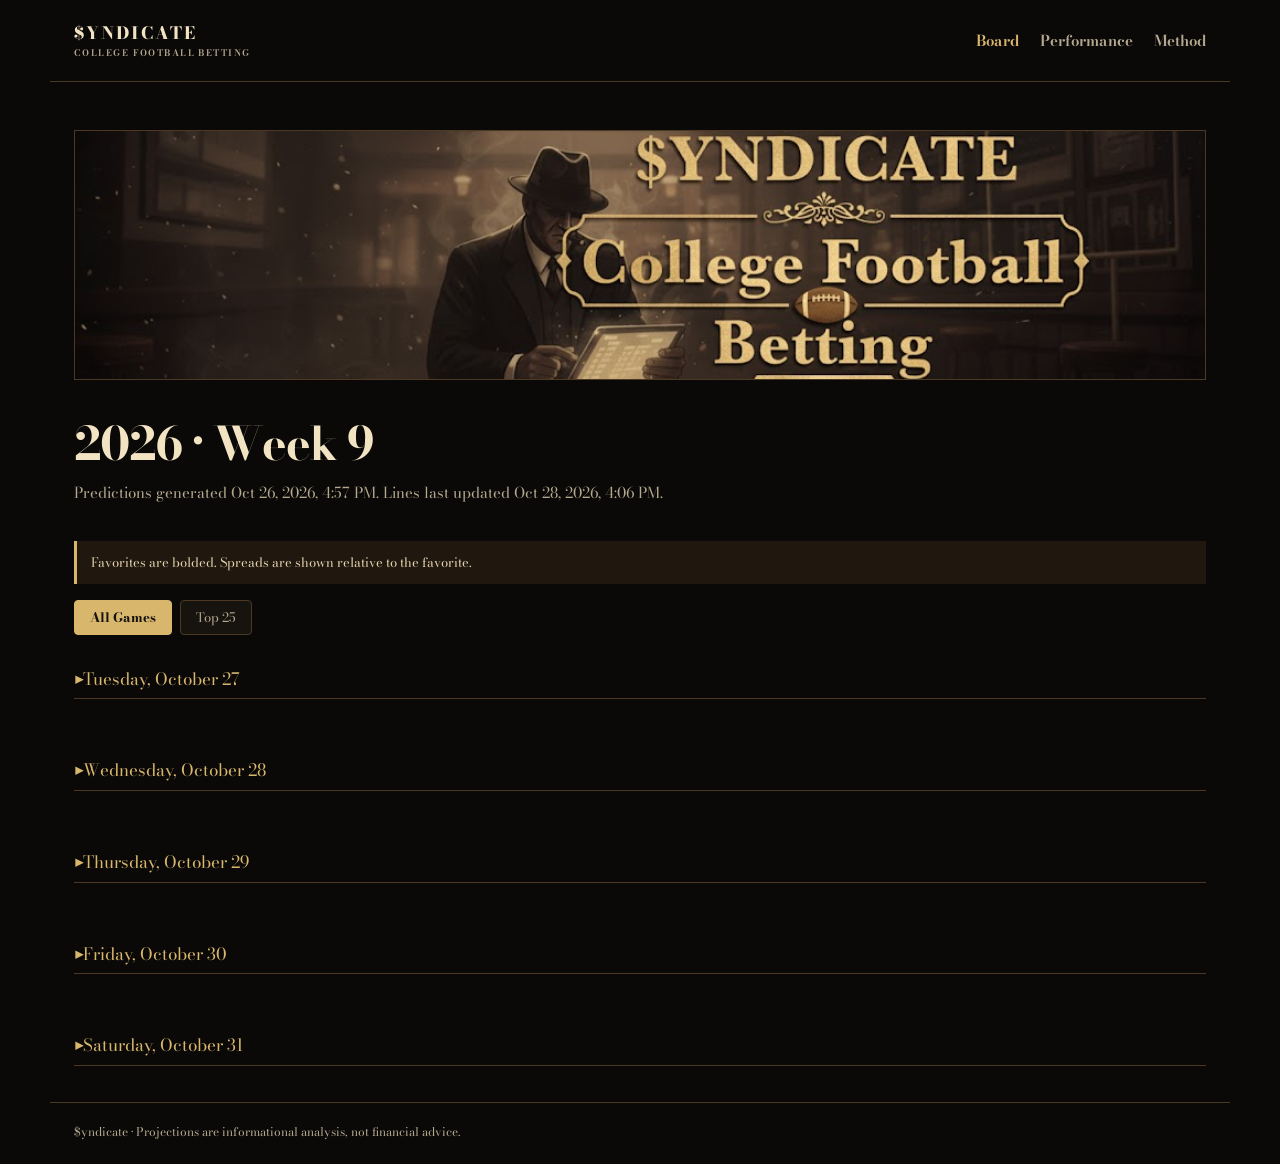
==== commit f4023e97: "Add short cascade UI animations Co-authored-by: Copilot <223556219+Copilot@users.noreply.github.com>" ====
--- a/public/index.html
+++ b/public/index.html
@@ -8,7 +8,7 @@
   <link rel="preconnect" href="https://fonts.googleapis.com">
   <link rel="preconnect" href="https://fonts.gstatic.com" crossorigin>
   <link href="https://fonts.googleapis.com/css2?family=Bodoni+Moda:wght@400;700&display=swap" rel="stylesheet">
-  <link rel="stylesheet" href="assets/site.css?v=collapsible-days2">
+  <link rel="stylesheet" href="assets/site.css?v=short-cascade1">
 </head>
 <body>
   <header class="shell masthead">
@@ -62,6 +62,6 @@
       <footer class="card-foot"></footer>
     </article>
   </template>
-  <script src="assets/app.js?v=collapsible-days2"></script>
+  <script src="assets/app.js?v=short-cascade1"></script>
 </body>
 </html>
--- a/public/assets/site.css
+++ b/public/assets/site.css
@@ -19,13 +19,24 @@
 .board-filters { display:flex; gap:8px; margin:-12px 0 24px; }.board-filter { padding:7px 15px; color:var(--muted); background:#17130f; border:1px solid var(--edge); border-radius:4px; font:inherit; font-size:13px; cursor:pointer; }.board-filter:hover { border-color:var(--teal); color:var(--ink); }.board-filter.active { color:#17130f; background:var(--teal); border-color:var(--teal); font-weight:750; }.top25-empty { grid-column:1/-1; color:var(--muted); }
 .game-board { display:grid; grid-template-columns:repeat(2,minmax(0,1fr)); gap:15px; }
 .game-day { grid-column:1/-1; margin-bottom:24px; }.game-day-heading { margin:8px 0 12px; padding-bottom:7px; color:var(--teal); border-bottom:1px solid var(--edge); font-size:17px; }.game-window { margin:20px 0 24px; padding:14px; background:#211c13; border:1px solid #9a814b; border-radius:5px; }.game-window-heading { display:table; margin:0 0 12px; padding:5px 11px; color:var(--ink); background:#392f1c; border-left:3px solid var(--teal); border-radius:2px; font-size:13px; letter-spacing:.06em; text-transform:uppercase; }summary.game-day-heading,summary.game-window-heading { cursor:pointer; }summary.game-day-heading { display:block; }.game-day-heading::before,.game-window-heading::before { content:"▾ "; }details:not([open])>.game-day-heading::before,details:not([open])>.game-window-heading::before { content:"▸ "; }summary::-webkit-details-marker { display:none; }summary { list-style:none; }.game-day-games { display:grid; grid-template-columns:repeat(2,minmax(0,1fr)); gap:15px; }
+.game-day-heading::before,.game-window-heading::before { content:"▾ "; display:inline-block; transition:transform 150ms ease; }
+details:not([open])>.game-day-heading::before,details:not([open])>.game-window-heading::before { content:"▾ "; transform:rotate(-90deg); }
+.game-card.entering { animation:game-card-in 190ms ease-out both; }
+.game-card.entering:nth-child(2) { animation-delay:35ms; }
+.game-card.entering:nth-child(3) { animation-delay:70ms; }
+.game-card.entering:nth-child(4) { animation-delay:105ms; }
+@keyframes game-card-in { from { opacity:0; transform:translateY(6px); } to { opacity:1; transform:translateY(0); } }
+@media (prefers-reduced-motion:reduce) {
+  .game-card.entering { animation:none; }
+  .game-day-heading::before,.game-window-heading::before { transition:none; }
+}
 .game-card { background:var(--panel); border:1px solid var(--edge); border-radius:5px; overflow:hidden; box-shadow:0 8px 22px #0008; }
 .game-meta { min-height:37px; padding:10px 13px; display:flex; gap:11px; color:var(--muted); font-size:11px; border-bottom:1px solid var(--edge); text-transform:uppercase; letter-spacing:.04em; }
 .game-meta .venue { margin-left:auto; text-align:right; text-transform:none; letter-spacing:0; }
 .teams { padding:9px 13px; }.team { display:grid; grid-template-columns:32px 1fr 50px 42px; gap:8px; align-items:center; min-height:39px; }.rank { color:var(--amber); font-weight:750; }.team-info { display:flex; align-items:center; gap:8px; min-width:0; }.team-copy { min-width:0; }.team-logo { flex:none; width:26px; height:26px; object-fit:contain; }.record { color:var(--muted); font-size:12px; }.name { font-weight:400; }.team.favorite .name { font-weight:800; }.score { font-size:21px; text-align:right; font-variant-numeric:tabular-nums; }.score-label { color:var(--muted); font-size:10px; text-align:right; }
 .market-row { border-top:1px solid var(--edge); display:grid; grid-template-columns:repeat(4,minmax(0,1fr)); padding:10px 13px; gap:12px; font-size:12px; }.market-row strong{display:block;color:var(--ink);font-size:14px}.market-row span{color:var(--muted);font-size:10px;text-transform:uppercase;letter-spacing:.06em}
 .card-foot { padding:10px 13px; color:var(--muted); border-top:1px solid var(--edge); font-size:12px; min-height:39px; }.pick { color:var(--teal); font-weight:750; }.unavailable{color:var(--muted)}
-.card-foot.outcome-none { background:#2b2b2b; color:#b5b5b5; }.card-foot.outcome-win { background:#173322; color:#bfe2c9; }.card-foot.outcome-win .pick { color:#bfe2c9; }.card-foot.outcome-loss { background:#3a201e; color:#f0b9b3; }.card-foot.outcome-loss .pick { color:#f0b9b3; }
+.card-foot.outcome-none { background:#2b2b2b; color:#b5b5b5; }.card-foot.outcome-win { background:#173322; color:#bfe2c9; }.card-foot.outcome-win .pick { color:#bfe2c9; }.card-foot.outcome-loss { background:#3a201e; color:#f0b9b3; }.card-foot.outcome-loss .pick { color:#f0b9b3; }.card-foot.outcome-push { background:#3a3318; color:#efe0a0; }.card-foot.outcome-push .pick { color:#efe0a0; }
 .performance-intro { margin-bottom:24px; }.performance-week { background:var(--panel); border:1px solid var(--edge); border-radius:5px; padding:20px; }.current-week { margin-bottom:18px; border-color:var(--teal); box-shadow:0 8px 22px #0005; }.past-weeks { display:grid; grid-template-columns:repeat(auto-fill,minmax(250px,1fr)); gap:12px; }.past-week { opacity:.62; }.performance-week-heading { display:flex; align-items:center; justify-content:space-between; gap:12px; }.performance-week-heading h2 { margin:0; }.current-label { color:var(--teal); font-size:10px; font-weight:800; letter-spacing:.1em; }.performance-metrics { display:grid; grid-template-columns:repeat(2,minmax(0,1fr)); gap:18px; margin-top:16px; }.performance-metric { display:grid; gap:3px; }.performance-metric span,.performance-metric small { color:var(--muted); font-size:11px; }.performance-metric strong { font-size:22px; }.performance-empty { background:var(--panel); border:1px solid var(--edge); padding:18px; }.performance-empty-message { margin-bottom:0; }
 .method-grid { display:grid; grid-template-columns:repeat(2,minmax(0,1fr)); gap:16px; margin-top:27px; }.method-grid article, figure { background:var(--panel); border:1px solid var(--edge); padding:20px; margin:0; }.method-grid p { margin-bottom:0; }
 .hidden { display:none; }.subhead{max-width:760px}.chart-grid {display:grid;grid-template-columns:repeat(2,minmax(0,1fr));gap:18px;margin:28px 0}.chart-grid figure{padding:12px}.chart-grid figure.wide{grid-column:1/-1}.chart-grid img{display:block;width:100%;height:auto;background:white}.chart-grid figcaption{padding:8px 3px 0;color:var(--muted);font-size:12px}.metric-strip{background:var(--panel);border:1px solid var(--edge);padding:15px;color:var(--muted)}.download-links a{color:var(--teal)}footer{border-top:1px solid var(--edge);color:var(--muted);font-size:12px;padding-top:20px;padding-bottom:24px;margin-top:60px}
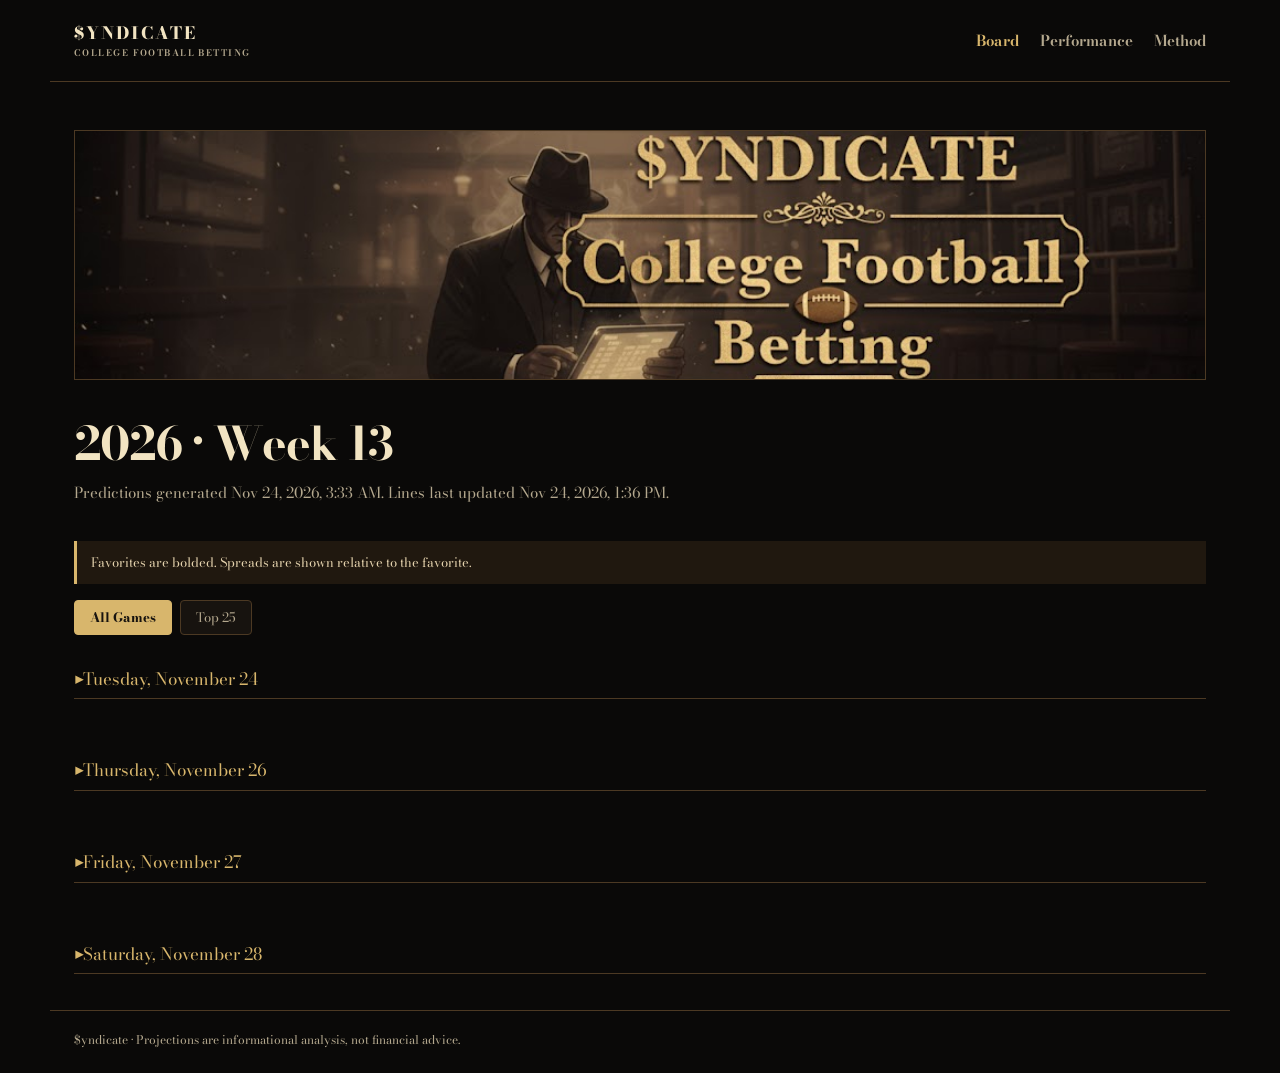
==== commit 48f697b4: "Add season-wide performance summary Co-authored-by: Copilot <223556219+Copilot@users.noreply.github." ====
--- a/public/index.html
+++ b/public/index.html
@@ -8,7 +8,7 @@
   <link rel="preconnect" href="https://fonts.googleapis.com">
   <link rel="preconnect" href="https://fonts.gstatic.com" crossorigin>
   <link href="https://fonts.googleapis.com/css2?family=Bodoni+Moda:wght@400;700&display=swap" rel="stylesheet">
-  <link rel="stylesheet" href="assets/site.css?v=short-cascade1">
+  <link rel="stylesheet" href="assets/site.css?v=game-details-15">
 </head>
 <body>
   <header class="shell masthead">
@@ -37,7 +37,7 @@
     <section id="performance" class="view hidden">
       <div class="eyebrow">WEEKLY PERFORMANCE</div>
       <h1>Performance</h1>
-      <p class="performance-intro">Weekly results for model picks, starting in Week 9.</p>
+      <p class="performance-intro">Season-to-date and weekly results for model picks, starting in Week 9.</p>
       <div id="performance-content" aria-live="polite"></div>
     </section>
 
@@ -55,13 +55,21 @@
 
   <footer class="shell">$yndicate · Projections are informational analysis, not financial advice.</footer>
   <template id="game-template">
-    <article class="game-card">
+    <article class="game-card" tabindex="0" role="button" aria-label="Open game breakdown">
       <header class="game-meta"><span class="kickoff"></span><span class="venue"></span></header>
       <div class="teams"></div>
       <div class="market-row"></div>
       <footer class="card-foot"></footer>
     </article>
   </template>
-  <script src="assets/app.js?v=short-cascade1"></script>
+  <dialog id="game-detail" class="game-detail" aria-label="Game comparison">
+    <div class="detail-shell">
+      <button class="detail-close" type="button" aria-label="Close game breakdown">×</button>
+      <div class="detail-teams"></div>
+      <div class="detail-info"></div>
+      <div class="detail-content"></div>
+    </div>
+  </dialog>
+  <script src="assets/app.js?v=game-details-18"></script>
 </body>
 </html>
--- a/public/assets/site.css
+++ b/public/assets/site.css
@@ -26,19 +26,116 @@
 .game-card.entering:nth-child(3) { animation-delay:70ms; }
 .game-card.entering:nth-child(4) { animation-delay:105ms; }
 @keyframes game-card-in { from { opacity:0; transform:translateY(6px); } to { opacity:1; transform:translateY(0); } }
+.game-card.leaving { animation:game-card-out 160ms ease-in var(--exit-delay,0ms) both; }
+@keyframes game-card-out { from { opacity:1; transform:translateY(0); } to { opacity:0; transform:translateY(-5px); } }
 @media (prefers-reduced-motion:reduce) {
-  .game-card.entering { animation:none; }
+  .game-card.entering,.game-card.leaving { animation:none; }
   .game-day-heading::before,.game-window-heading::before { transition:none; }
 }
-.game-card { background:var(--panel); border:1px solid var(--edge); border-radius:5px; overflow:hidden; box-shadow:0 8px 22px #0008; }
+.game-card { background:var(--panel); border:1px solid var(--edge); border-radius:5px; overflow:hidden; box-shadow:0 8px 22px #0008; cursor:pointer; transition:border-color 150ms ease,transform 150ms ease; }.game-card:hover,.game-card:focus-visible { border-color:var(--teal); transform:translateY(-2px); outline:none; }
 .game-meta { min-height:37px; padding:10px 13px; display:flex; gap:11px; color:var(--muted); font-size:11px; border-bottom:1px solid var(--edge); text-transform:uppercase; letter-spacing:.04em; }
 .game-meta .venue { margin-left:auto; text-align:right; text-transform:none; letter-spacing:0; }
 .teams { padding:9px 13px; }.team { display:grid; grid-template-columns:32px 1fr 50px 42px; gap:8px; align-items:center; min-height:39px; }.rank { color:var(--amber); font-weight:750; }.team-info { display:flex; align-items:center; gap:8px; min-width:0; }.team-copy { min-width:0; }.team-logo { flex:none; width:26px; height:26px; object-fit:contain; }.record { color:var(--muted); font-size:12px; }.name { font-weight:400; }.team.favorite .name { font-weight:800; }.score { font-size:21px; text-align:right; font-variant-numeric:tabular-nums; }.score-label { color:var(--muted); font-size:10px; text-align:right; }
 .market-row { border-top:1px solid var(--edge); display:grid; grid-template-columns:repeat(4,minmax(0,1fr)); padding:10px 13px; gap:12px; font-size:12px; }.market-row strong{display:block;color:var(--ink);font-size:14px}.market-row span{color:var(--muted);font-size:10px;text-transform:uppercase;letter-spacing:.06em}
 .card-foot { padding:10px 13px; color:var(--muted); border-top:1px solid var(--edge); font-size:12px; min-height:39px; }.pick { color:var(--teal); font-weight:750; }.unavailable{color:var(--muted)}
 .card-foot.outcome-none { background:#2b2b2b; color:#b5b5b5; }.card-foot.outcome-win { background:#173322; color:#bfe2c9; }.card-foot.outcome-win .pick { color:#bfe2c9; }.card-foot.outcome-loss { background:#3a201e; color:#f0b9b3; }.card-foot.outcome-loss .pick { color:#f0b9b3; }.card-foot.outcome-push { background:#3a3318; color:#efe0a0; }.card-foot.outcome-push .pick { color:#efe0a0; }
-.performance-intro { margin-bottom:24px; }.performance-week { background:var(--panel); border:1px solid var(--edge); border-radius:5px; padding:20px; }.current-week { margin-bottom:18px; border-color:var(--teal); box-shadow:0 8px 22px #0005; }.past-weeks { display:grid; grid-template-columns:repeat(auto-fill,minmax(250px,1fr)); gap:12px; }.past-week { opacity:.62; }.performance-week-heading { display:flex; align-items:center; justify-content:space-between; gap:12px; }.performance-week-heading h2 { margin:0; }.current-label { color:var(--teal); font-size:10px; font-weight:800; letter-spacing:.1em; }.performance-metrics { display:grid; grid-template-columns:repeat(2,minmax(0,1fr)); gap:18px; margin-top:16px; }.performance-metric { display:grid; gap:3px; }.performance-metric span,.performance-metric small { color:var(--muted); font-size:11px; }.performance-metric strong { font-size:22px; }.performance-empty { background:var(--panel); border:1px solid var(--edge); padding:18px; }.performance-empty-message { margin-bottom:0; }
+.performance-intro { margin-bottom:24px; }.performance-week { background:var(--panel); border:1px solid var(--edge); border-radius:5px; padding:20px; }.current-week { margin-bottom:18px; border-color:var(--teal); box-shadow:0 8px 22px #0005; }.season-total { margin-bottom:18px; border-color:var(--amber); }.past-weeks { display:grid; grid-template-columns:repeat(auto-fill,minmax(250px,1fr)); gap:12px; }.past-week { opacity:.62; }.performance-week-heading { display:flex; align-items:center; justify-content:space-between; gap:12px; }.performance-week-heading h2 { margin:0; }.current-label { color:var(--teal); font-size:10px; font-weight:800; letter-spacing:.1em; }.performance-metrics { display:grid; grid-template-columns:repeat(2,minmax(0,1fr)); gap:18px; margin-top:16px; }.performance-metric { display:grid; gap:3px; }.performance-metric span,.performance-metric small { color:var(--muted); font-size:11px; }.performance-metric strong { font-size:22px; }.performance-empty { background:var(--panel); border:1px solid var(--edge); padding:18px; }.performance-empty-message { margin-bottom:0; }
 .method-grid { display:grid; grid-template-columns:repeat(2,minmax(0,1fr)); gap:16px; margin-top:27px; }.method-grid article, figure { background:var(--panel); border:1px solid var(--edge); padding:20px; margin:0; }.method-grid p { margin-bottom:0; }
+.game-detail { width:min(960px,calc(100% - 32px)); max-height:min(92vh,950px); padding:0; overflow:auto; color:var(--ink); background:var(--paper); border:1px solid var(--edge); border-radius:7px; box-shadow:0 24px 80px #000c; }.game-detail::backdrop { background:#000b; backdrop-filter:blur(3px); }.detail-shell { position:relative; padding:30px; }.detail-close { position:absolute; top:14px; right:16px; width:38px; height:38px; color:var(--ink); background:var(--panel); border:1px solid var(--edge); border-radius:50%; font-size:25px; cursor:pointer; }.detail-close:hover { color:var(--teal); border-color:var(--teal); }.detail-title { margin:7px 48px 0 0; font-size:clamp(24px,4vw,36px); }.detail-subtitle { margin:6px 0 22px; }.detail-tabs { display:flex; gap:7px; border-bottom:1px solid var(--edge); }.detail-tab { margin-bottom:-1px; padding:9px 14px; color:var(--muted); background:transparent; border:1px solid transparent; border-bottom:0; font:inherit; font-size:13px; cursor:pointer; }.detail-tab:hover { color:var(--ink); }.detail-tab.active { color:var(--teal); background:var(--panel); border-color:var(--edge); border-radius:5px 5px 0 0; }.detail-content { padding-top:16px; }.detail-chart-intro { margin:0 0 14px; font-size:12px; }.detail-stat-legend { display:flex; flex-wrap:wrap; align-items:center; gap:15px; margin-bottom:13px; color:var(--muted); font-size:11px; }.detail-stat-legend>span { display:flex; align-items:center; gap:6px; }.stat-swatch { display:inline-block; width:9px; height:9px; border-radius:50%; }.stat-swatch.away { background:var(--amber); }.stat-swatch.home { background:var(--teal); }.detail-legend-note { margin-left:auto; }.stat-family { display:block; color:var(--muted); font-size:9px; letter-spacing:.12em; }.paired-stat-grid,.difference-grid { display:grid; grid-template-columns:repeat(2,minmax(0,1fr)); gap:10px; }.paired-stat,.difference-card,.dumbbell-row { min-width:0; padding:14px; background:var(--panel); border:1px solid var(--edge); border-radius:5px; }.paired-stat-heading,.dumbbell-heading { display:flex; justify-content:space-between; align-items:end; gap:8px; margin-bottom:12px; }.paired-stat-heading>strong,.dumbbell-heading strong { display:block; font-size:14px; }.paired-stat-heading b,.dumbbell-heading b { flex:none; color:var(--teal); font-size:12px; font-variant-numeric:tabular-nums; }.paired-bar-row { display:grid; grid-template-columns:minmax(65px,1fr) minmax(70px,1.3fr) 48px; align-items:center; gap:8px; margin-top:7px; color:var(--muted); font-size:10px; }.paired-bar-row>span { overflow:hidden; text-overflow:ellipsis; white-space:nowrap; }.paired-bar-row>strong { color:var(--ink); text-align:right; font-size:11px; font-variant-numeric:tabular-nums; }.paired-bar-track { position:relative; height:9px; overflow:hidden; background:#28231c; border-radius:8px; }.zero-line { position:absolute; z-index:1; top:0; bottom:0; width:1px; background:#e9dfc5aa; }.paired-bar { position:absolute; top:1px; bottom:1px; border-radius:8px; }.paired-bar.away { background:var(--amber); }.paired-bar.home { background:var(--teal); }.stat-unavailable { color:var(--muted); }.stat-unavailable p,.stat-unavailable>span { margin:9px 0 0; font-size:12px; }.dumbbell-list { display:grid; grid-template-columns:repeat(2,minmax(0,1fr)); gap:10px; }.dumbbell-heading small { display:block; margin-bottom:2px; color:var(--muted); font-size:9px; letter-spacing:.12em; }.dumbbell-track { position:relative; height:24px; margin:4px 5px; border-bottom:1px solid var(--edge); }.dumbbell-connector { position:absolute; top:11px; height:2px; background:#9f927a; }.dumbbell-dot { position:absolute; top:5px; width:13px; height:13px; border:2px solid var(--paper); border-radius:50%; transform:translateX(-50%); }.dumbbell-dot.away { background:var(--amber); }.dumbbell-dot.home { background:var(--teal); }.dumbbell-values,.difference-values { display:flex; justify-content:space-between; gap:8px; margin-top:8px; color:var(--muted); font-size:10px; }.dumbbell-values strong,.difference-values strong { display:block; color:var(--ink); font-size:12px; font-variant-numeric:tabular-nums; }.difference-card h3 { margin:5px 0 3px; font-size:15px; }.difference-number { color:var(--teal); font-size:21px; font-weight:750; font-variant-numeric:tabular-nums; }.difference-meter { position:relative; height:8px; margin:10px 0 7px; background:linear-gradient(to right,#28231c 49.5%,#8d8069 49.5%,#8d8069 50.5%,#28231c 50.5%); border-radius:8px; }.difference-meter i { position:absolute; top:2px; height:4px; background:var(--teal); border-radius:8px; }.difference-meter i.away { background:var(--amber); }.difference-meter b { position:absolute; left:50%; top:-2px; width:2px; height:12px; background:var(--ink); }.difference-edge { display:flex; justify-content:space-between; margin-top:11px; padding-top:8px; color:var(--muted); border-top:1px solid var(--edge); font-size:10px; text-transform:uppercase; letter-spacing:.05em; }.difference-edge strong { color:var(--ink); }
+.game-detail { width:min(760px,calc(100% - 24px)); }.detail-shell { padding:20px; }.detail-title { font-size:clamp(22px,3vw,30px); }.detail-subtitle { margin:4px 0 15px; font-size:12px; }.detail-tabs { gap:3px; }.detail-tab { padding:7px 11px; font-size:12px; }.detail-content { padding-top:11px; }.detail-chart-intro { margin-bottom:9px; font-size:11px; }.detail-stat-legend { gap:10px; margin-bottom:8px; font-size:10px; }.coverage-wrap { width:min(100%,480px); margin:0 auto; }.coverage-plot { display:block; width:100%; height:auto; }.radar-grid { fill:none; stroke:#4c3923; stroke-width:1; }.radar-axis { stroke:#4c3923; stroke-width:1; }.radar-label { fill:#b4a88e; font:10px Georgia,serif; }.radar-area { stroke-width:2; }.radar-area.away { fill:#b77d422a; stroke:#b77d42; }.radar-area.home { fill:#d8b66c2a; stroke:#d8b66c; }.radar-dot { stroke:#0a0908; stroke-width:1; }.radar-dot.away { fill:#b77d42; }.radar-dot.home { fill:#d8b66c; }.dot-axis,.normalized-dot-row { display:grid; grid-template-columns:minmax(90px,1.1fr) minmax(100px,2fr) 58px 75px; gap:9px; align-items:center; }.dot-axis { margin:2px 0 3px; color:#b4a88e; font-size:9px; }.dot-axis span:nth-child(1) { grid-column:2; justify-self:start; }.dot-axis span:nth-child(2) { grid-column:2; justify-self:center; }.dot-axis span:nth-child(3) { grid-column:2; justify-self:end; }.normalized-dot-row { min-height:32px; border-top:1px solid #4c3923; }.dot-metric { color:#f2e4c2; font-size:11px; }.dot-metric small { display:block; color:#b4a88e; font-size:8px; letter-spacing:.08em; }.dot-track { position:relative; height:12px; border-left:1px solid #8d8069; border-right:1px solid #8d8069; background:linear-gradient(to right,transparent 49.7%,#4c3923 49.7%,#4c3923 50.3%,transparent 50.3%); }.dot-track::before,.dot-track::after { position:absolute; top:-2px; bottom:-2px; width:1px; background:#4c3923; content:""; }.dot-track::before { left:25%; }.dot-track::after { left:75%; }.dot-marker { position:absolute; z-index:1; top:1px; width:10px; height:10px; border:1px solid #0a0908; border-radius:50%; transform:translateX(-50%); }.dot-marker.away { background:#b77d42; }.dot-marker.home { background:#d8b66c; }.dot-delta { color:#f2e4c2; font-size:10px; text-align:right; font-variant-numeric:tabular-nums; }.dot-values { display:flex; justify-content:space-between; font-size:10px; font-variant-numeric:tabular-nums; }.dot-values .away { color:#d19a61; }.dot-values .home { color:#d8b66c; }.heatmap { display:grid; gap:3px; }.heatmap-row { display:grid; grid-template-columns:minmax(90px,1.2fr) repeat(2,minmax(80px,1fr)) minmax(80px,.9fr); gap:5px; align-items:center; min-height:31px; }.heatmap-row>strong { font-size:10px; font-weight:550; }.heatmap-head { min-height:25px; color:#b4a88e; font-size:9px; text-align:center; }.heatmap-head span:first-child { text-align:left; }.heatmap-cell { padding:5px 3px; border-radius:3px; font-size:11px; font-weight:750; text-align:center; font-variant-numeric:tabular-nums; }.heatmap-delta { color:#d8b66c; font-size:10px; text-align:center; font-variant-numeric:tabular-nums; }.detail-chart-empty { padding:18px; color:#b4a88e; background:#17130f; border:1px solid #4c3923; border-radius:5px; }
+.detail-teams { display:grid; grid-template-columns:repeat(2,minmax(0,1fr)); gap:8px; margin:0 0 12px; }
+.detail-team-card { display:grid; grid-template-columns:42px minmax(0,1fr) auto; align-items:center; gap:9px; min-width:0; padding:9px 11px; background:#17130f; border:1px solid #6b5b40; border-radius:5px; }
+.detail-team-card.away { border-left:3px solid #4cc9f0; }
+.detail-team-card.home { border-left:3px solid #ffb000; }
+.detail-team-logo { width:38px; height:38px; object-fit:contain; }
+.detail-team-copy { min-width:0; }
+.detail-team-copy>span { display:block; color:#d5c7aa; font-size:8px; font-weight:800; letter-spacing:.12em; }
+.detail-team-copy strong { display:block; overflow:hidden; color:#fff4d8; font-size:15px; font-weight:800; line-height:1.15; text-overflow:ellipsis; }
+.detail-team-projection { display:grid; justify-items:end; }
+.detail-team-projection b { color:#fff4d8; font-size:20px; font-variant-numeric:tabular-nums; }
+.detail-team-projection span { color:#d5c7aa; font-size:8px; font-weight:800; letter-spacing:.1em; }
+.detail-stat-legend { color:#eee2c9; }
+.stat-swatch.away { background:#4cc9f0; }
+.stat-swatch.home { background:#ffb000; }
+.coverage-layout { display:grid; grid-template-columns:minmax(0,1.25fr) minmax(205px,.9fr); align-items:center; gap:8px; }
+.coverage-note { margin:0 0 6px; color:var(--muted); font-size:11px; }
+.coverage-wrap { width:100%; }
+.radar-grid { stroke:#766747; stroke-width:1.25; }
+.radar-axis { stroke:#766747; stroke-width:1.2; }
+.radar-label { fill:#fff0d0; font:11px Georgia,serif; font-weight:bold; cursor:help; }
+.radar-area { stroke-width:3; }
+.radar-area.away { fill:#4cc9f055; stroke:#4cc9f0; }
+.radar-area.home { fill:#ffb00055; stroke:#ffb000; }
+.radar-dot { stroke:#080706; stroke-width:1.5; }
+.radar-dot.away { fill:#4cc9f0; }
+.radar-dot.home { fill:#ffb000; }
+.dot-marker.away { background:#4cc9f0; }
+.dot-marker.home { background:#ffb000; }
+.dot-values .away { color:#4cc9f0; }
+.dot-values .home { color:#ffb000; }
+.points-panel { min-width:0; padding:11px; background:#17130f; border:1px solid #6b5b40; border-radius:5px; }
+.points-panel h3 { margin:0 0 8px; color:#fff0d0; font-size:14px; }
+.points-panel h3 small { display:block; margin-top:1px; color:#d5c7aa; font-size:9px; font-weight:400; }
+.points-axis { display:flex; justify-content:space-between; margin:0 35px 3px 37px; color:#c8b99a; font-size:8px; }
+.points-group { margin-top:8px; padding-top:7px; border-top:1px solid #54462f; }
+.points-group-title { display:flex; align-items:baseline; justify-content:space-between; gap:4px; margin-bottom:5px; }
+.points-group-title strong { color:#fff0d0; font-size:11px; }
+.points-group-title span { color:#d5c7aa; font-size:8px; white-space:nowrap; }
+.points-bar-row { display:grid; grid-template-columns:30px minmax(0,1fr) 32px; align-items:center; gap:5px; margin-top:4px; color:#eee2c9; font-size:9px; }
+.points-bar-row>b { text-align:right; font-size:10px; font-variant-numeric:tabular-nums; }
+.points-bar-track { height:8px; overflow:hidden; background:#312b21; border-radius:5px; }
+.points-bar-track i { display:block; height:100%; border-radius:5px; }
+.points-bar-track i.away { background:#4cc9f0; }
+.points-bar-track i.home { background:#ffb000; }
+.points-panel>p { margin:8px 0 0; color:#d5c7aa; font-size:9px; }
+.dot-axis-scale { display:flex; justify-content:space-between; color:var(--muted); font-style:normal; font-size:9px; }
 .hidden { display:none; }.subhead{max-width:760px}.chart-grid {display:grid;grid-template-columns:repeat(2,minmax(0,1fr));gap:18px;margin:28px 0}.chart-grid figure{padding:12px}.chart-grid figure.wide{grid-column:1/-1}.chart-grid img{display:block;width:100%;height:auto;background:white}.chart-grid figcaption{padding:8px 3px 0;color:var(--muted);font-size:12px}.metric-strip{background:var(--panel);border:1px solid var(--edge);padding:15px;color:var(--muted)}.download-links a{color:var(--teal)}footer{border-top:1px solid var(--edge);color:var(--muted);font-size:12px;padding-top:20px;padding-bottom:24px;margin-top:60px}
 @media(max-width:850px){.market-row{grid-template-columns:repeat(2,minmax(0,1fr))}}
-@media(max-width:700px){.masthead{align-items:center;padding-top:12px;padding-bottom:12px;gap:12px}.brand{font-size:14px;gap:8px}.brand-logo{width:48px;height:48px}.brand small{font-size:8px}.brand-banner{max-height:150px;margin-bottom:22px}.game-board,.game-day-games,.method-grid,.chart-grid{grid-template-columns:1fr}.chart-grid figure.wide{grid-column:auto}.page-heading{align-items:flex-start;flex-direction:column}.game-meta{flex-wrap:wrap}.game-meta .venue{margin-left:0;text-align:left;width:100%}.market-row{gap:6px;padding-left:10px;padding-right:10px}.shell{padding-left:16px;padding-right:16px}}
+@media(max-width:700px){.masthead{align-items:center;padding-top:12px;padding-bottom:12px;gap:12px}.brand{font-size:14px;gap:8px}.brand-logo{width:48px;height:48px}.brand small{font-size:8px}.brand-banner{max-height:150px;margin-bottom:22px}.game-board,.game-day-games,.method-grid,.chart-grid{grid-template-columns:1fr}.chart-grid figure.wide{grid-column:auto}.page-heading{align-items:flex-start;flex-direction:column}.game-meta{flex-wrap:wrap}.game-meta .venue{margin-left:0;text-align:left;width:100%}.market-row{gap:6px;padding-left:10px;padding-right:10px}.shell{padding-left:16px;padding-right:16px}.detail-shell{padding:16px 12px}.detail-title{margin-right:42px}.detail-tab{flex:1;padding:7px 4px;font-size:11px}.detail-legend-note{width:100%;margin-left:0}.dot-axis,.normalized-dot-row{grid-template-columns:minmax(65px,1fr) minmax(75px,1.6fr) 45px 56px;gap:5px}.dot-metric{font-size:10px}.dot-values{font-size:9px}.heatmap-row{grid-template-columns:minmax(72px,1.2fr) repeat(2,minmax(52px,.8fr)) minmax(66px,.9fr);gap:3px}.heatmap-head{font-size:8px}.heatmap-row>strong{font-size:9px}.heatmap-cell,.heatmap-delta{font-size:9px}.coverage-layout{grid-template-columns:1fr}.coverage-wrap{max-width:380px;margin:0 auto}.detail-teams{gap:5px}.detail-team-card{grid-template-columns:30px minmax(0,1fr) auto;gap:5px;padding:7px 6px}.detail-team-logo{width:29px;height:29px}.detail-team-copy strong{font-size:12px}.detail-team-projection b{font-size:15px}.points-panel{width:100%}}
+.detail-team-card { background:var(--panel); border-color:var(--edge); }
+.detail-team-card.away { border-left-color:var(--amber); }
+.detail-team-card.home { border-left-color:var(--teal); }
+.detail-team-copy>span,.detail-team-projection span { color:var(--muted); }
+.detail-team-copy strong,.detail-team-projection b { color:var(--ink); }
+.detail-stat-legend { margin-bottom:5px; color:var(--muted); }
+.stat-swatch.away { background:var(--amber); }
+.stat-swatch.home { background:var(--teal); }
+.coverage-layout { grid-template-columns:minmax(0,1.25fr) minmax(205px,.9fr); }
+.radar-grid,.radar-axis { stroke:var(--edge); }
+.radar-label,.radar-scale-label { fill:var(--muted); }
+.radar-label { font-weight:400; }
+.radar-scale-label { font:9px Georgia,serif; paint-order:stroke; stroke:var(--paper); stroke-width:3px; stroke-linejoin:round; }
+.radar-area.away { fill:#b77d4226; stroke:var(--amber); }
+.radar-area.home { fill:#d8b66c26; stroke:var(--teal); }
+.radar-dot { stroke:var(--paper); }
+.radar-dot.away { fill:var(--amber); }
+.radar-dot.home { fill:var(--teal); }
+.points-panel { background:var(--panel); border-color:var(--edge); }
+.points-panel h3,.points-group-title strong { color:var(--ink); }
+.points-axis,.points-team-name { color:var(--muted); }
+.points-bar-track { background:var(--edge); }
+.points-bar-track i.away { background:var(--amber); }
+.points-bar-track i.home { background:var(--teal); }
+.points-panel h3 small,.points-panel>p { display:none; }
+.detail-tabs { display:none; }
+@media(max-width:700px){.coverage-layout{grid-template-columns:1fr}}
+.detail-teams { margin-top:38px; }
+.detail-close { top:8px; right:12px; }
+.points-grid { display:grid; grid-template-columns:max-content minmax(0,1fr) 32px; column-gap:6px; row-gap:2px; align-items:center; }
+.points-axis { grid-column:2; display:flex; justify-content:space-between; margin:0 0 3px; font-size:8px; }
+.points-panel h3 { margin-bottom:8px; padding-bottom:6px; border-bottom:1px solid var(--edge); }
+.points-group-title { grid-column:1/-1; margin:7px 0 3px; padding-top:6px; border-top:1px solid var(--edge); }
+.points-group-title.first { margin-top:0; padding-top:0; border-top:0; }
+.points-axis-spacer { grid-column:1; }
+.points-team-name { grid-column:1; overflow:hidden; text-align:right; text-overflow:ellipsis; white-space:nowrap; font-size:9px; }
+.points-value { grid-column:3; text-align:right; font-size:10px; font-variant-numeric:tabular-nums; }
+.points-bar-track { grid-column:2; }
+.detail-betting { margin:0 0 14px; }
+.detail-market-row { display:grid; grid-template-columns:repeat(4,minmax(0,1fr)); gap:7px; }
+.detail-market-row>div { min-width:0; padding:8px 10px; background:var(--panel); border:1px solid var(--edge); border-radius:4px; }
+.detail-market-row span { display:block; color:var(--muted); font-size:9px; letter-spacing:.04em; text-transform:uppercase; }
+.detail-market-row strong { display:block; color:var(--ink); font-size:13px; font-variant-numeric:tabular-nums; }
+.market-row strong,.detail-market-row strong { overflow-wrap:anywhere; }
+.detail-team-title { display:flex; align-items:baseline; gap:7px; min-width:0; }
+.detail-model-pick { flex:none; padding:1px 5px; color:var(--teal); border:1px solid var(--teal); border-radius:3px; font-size:8px; font-weight:800; letter-spacing:.06em; white-space:nowrap; }
+@media(max-width:700px){.detail-market-row{grid-template-columns:repeat(2,minmax(0,1fr));}}
